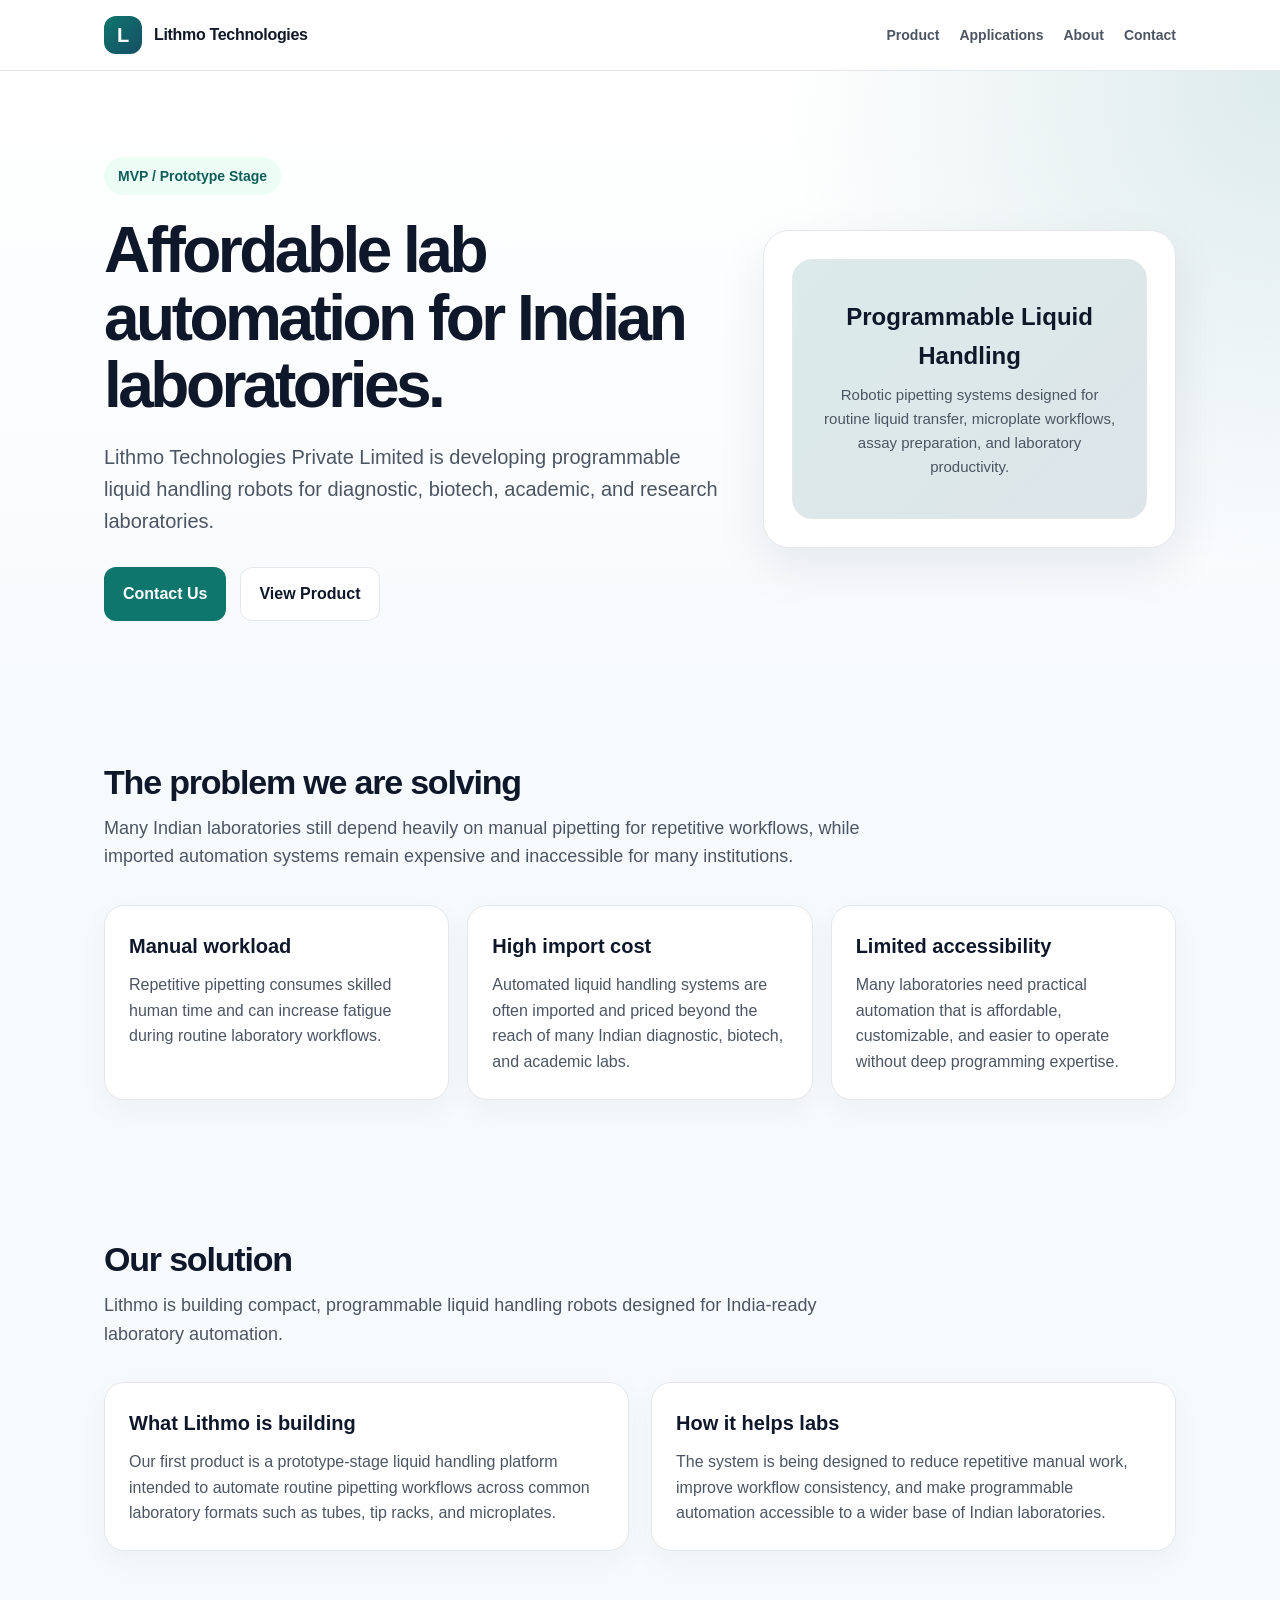
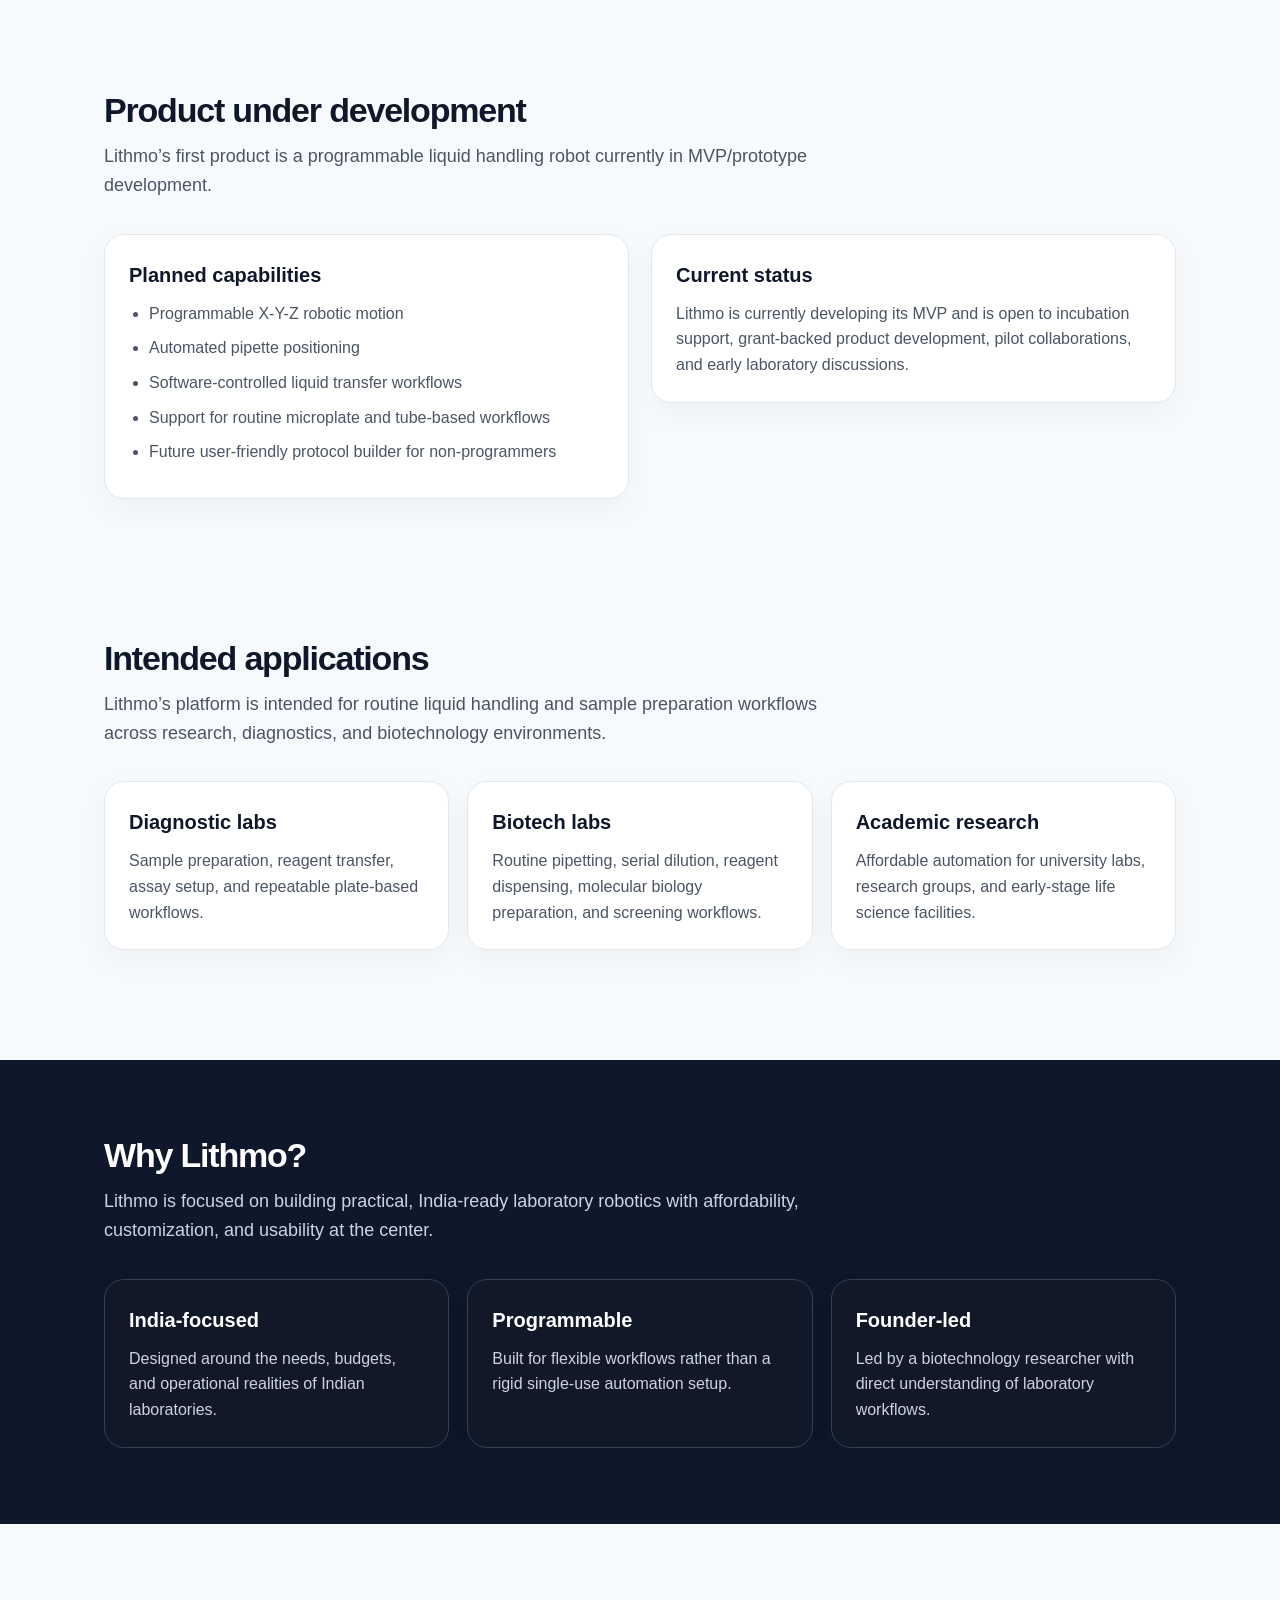
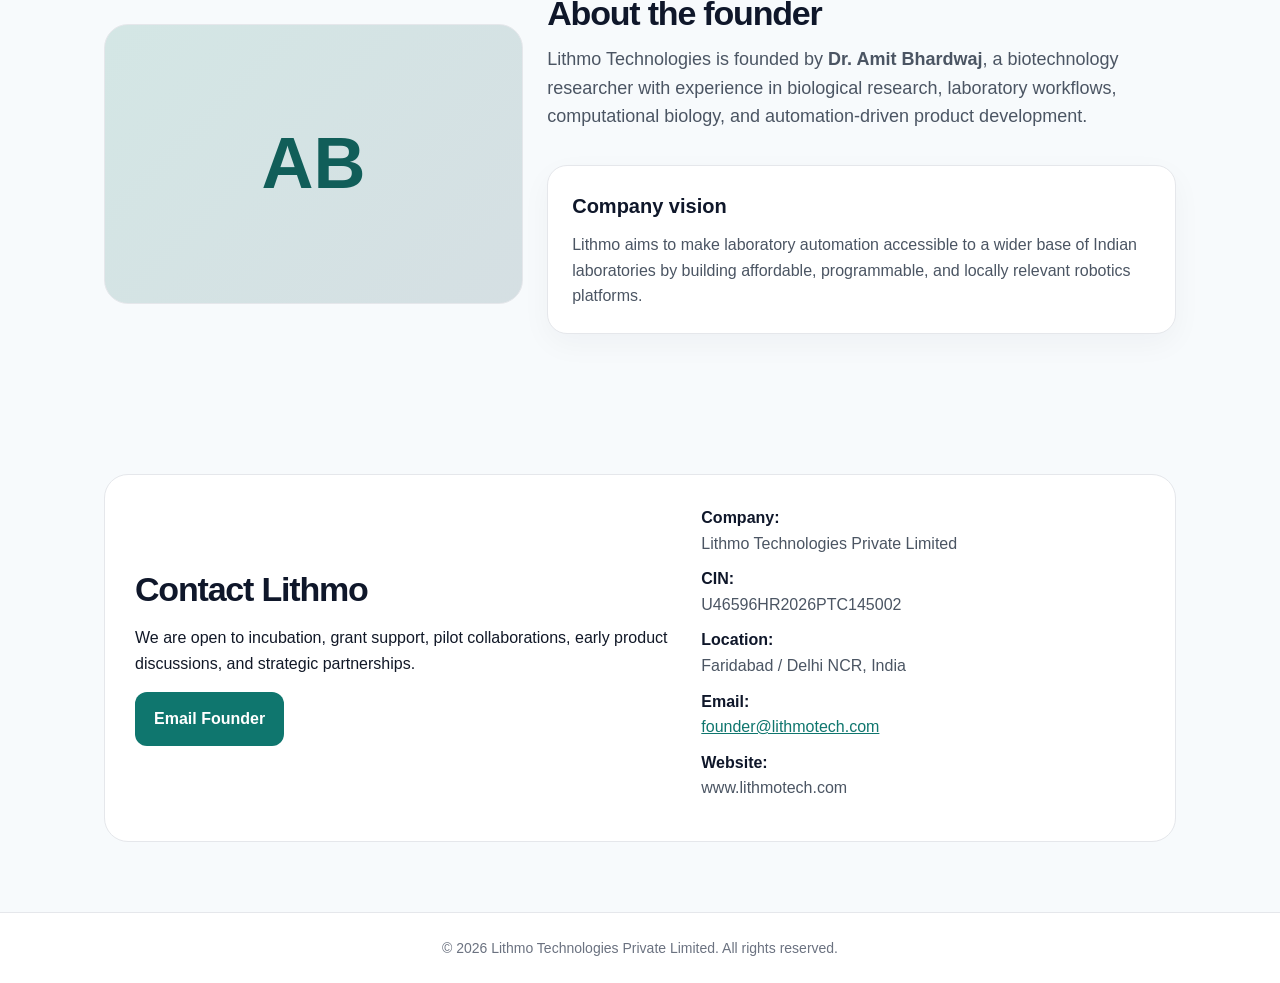
==== index.html @ a33679ba "Add Lithmo website homepage" ====
<!DOCTYPE html>
<html lang="en">
<head>
  <meta charset="UTF-8" />
  <meta name="viewport" content="width=device-width, initial-scale=1.0" />

  <title>Lithmo Technologies Private Limited | Lab Automation Robotics</title>

  <meta name="description" content="Lithmo Technologies Private Limited is developing programmable liquid handling robots for Indian diagnostic, biotech, academic, and research laboratories." />

  <style>
    :root {
      --bg: #f7fafc;
      --text: #111827;
      --muted: #4b5563;
      --primary: #0f766e;
      --primary-dark: #115e59;
      --card: #ffffff;
      --border: #e5e7eb;
      --soft: #ecfdf5;
      --dark: #0f172a;
    }

    * {
      box-sizing: border-box;
    }

    body {
      margin: 0;
      font-family: Arial, Helvetica, sans-serif;
      background: var(--bg);
      color: var(--text);
      line-height: 1.6;
    }

    header {
      background: rgba(255, 255, 255, 0.92);
      border-bottom: 1px solid var(--border);
      position: sticky;
      top: 0;
      z-index: 10;
      backdrop-filter: blur(10px);
    }

    .nav {
      max-width: 1120px;
      margin: 0 auto;
      padding: 16px 24px;
      display: flex;
      justify-content: space-between;
      align-items: center;
      gap: 20px;
    }

    .brand {
      display: flex;
      align-items: center;
      gap: 12px;
      font-weight: 800;
      letter-spacing: -0.02em;
    }

    .logo {
      width: 38px;
      height: 38px;
      border-radius: 12px;
      background: linear-gradient(135deg, #0f766e, #164e63);
      display: grid;
      place-items: center;
      color: white;
      font-weight: 800;
      font-size: 20px;
    }

    .nav-links {
      display: flex;
      gap: 20px;
      font-size: 14px;
    }

    .nav-links a {
      color: var(--muted);
      text-decoration: none;
      font-weight: 600;
    }

    .nav-links a:hover {
      color: var(--primary);
    }

    .hero {
      background:
        radial-gradient(circle at top right, rgba(15, 118, 110, 0.14), transparent 35%),
        linear-gradient(180deg, #ffffff, #f7fafc);
    }

    .hero-inner {
      max-width: 1120px;
      margin: 0 auto;
      padding: 86px 24px 72px;
      display: grid;
      grid-template-columns: 1.2fr 0.8fr;
      gap: 40px;
      align-items: center;
    }

    .badge {
      display: inline-block;
      padding: 8px 14px;
      border-radius: 999px;
      background: var(--soft);
      color: var(--primary-dark);
      font-size: 14px;
      font-weight: 700;
      margin-bottom: 22px;
    }

    h1 {
      font-size: clamp(38px, 5vw, 64px);
      line-height: 1.05;
      margin: 0 0 22px;
      letter-spacing: -0.055em;
      color: var(--dark);
    }

    .hero p {
      font-size: 20px;
      color: var(--muted);
      max-width: 720px;
      margin: 0 0 30px;
    }

    .buttons {
      display: flex;
      gap: 14px;
      flex-wrap: wrap;
    }

    .button {
      display: inline-block;
      padding: 13px 18px;
      border-radius: 12px;
      text-decoration: none;
      font-weight: 700;
      border: 1px solid transparent;
    }

    .button.primary {
      background: var(--primary);
      color: white;
    }

    .button.primary:hover {
      background: var(--primary-dark);
    }

    .button.secondary {
      background: white;
      color: var(--dark);
      border-color: var(--border);
    }

    .visual-card {
      background: white;
      border: 1px solid var(--border);
      border-radius: 26px;
      padding: 28px;
      box-shadow: 0 20px 50px rgba(15, 23, 42, 0.08);
    }

    .robot-box {
      min-height: 260px;
      border-radius: 20px;
      background:
        linear-gradient(135deg, rgba(15, 118, 110, 0.12), rgba(22, 78, 99, 0.12)),
        #f8fafc;
      border: 1px solid var(--border);
      display: grid;
      place-items: center;
      text-align: center;
      padding: 24px;
    }

    .robot-box h3 {
      margin: 0 0 8px;
      color: var(--dark);
      font-size: 24px;
    }

    .robot-box p {
      font-size: 15px;
      margin: 0;
      color: var(--muted);
    }

    section {
      max-width: 1120px;
      margin: 0 auto;
      padding: 70px 24px;
    }

    .section-title {
      max-width: 760px;
      margin-bottom: 34px;
    }

    h2 {
      font-size: 34px;
      line-height: 1.15;
      margin: 0 0 12px;
      color: var(--dark);
      letter-spacing: -0.035em;
    }

    .section-title p {
      font-size: 18px;
      color: var(--muted);
      margin: 0;
    }

    .grid {
      display: grid;
      grid-template-columns: repeat(3, 1fr);
      gap: 18px;
    }

    .card {
      background: var(--card);
      border: 1px solid var(--border);
      border-radius: 20px;
      padding: 24px;
      box-shadow: 0 10px 30px rgba(15, 23, 42, 0.04);
    }

    .card h3 {
      margin: 0 0 10px;
      font-size: 20px;
      color: var(--dark);
    }

    .card p {
      margin: 0;
      color: var(--muted);
      font-size: 16px;
    }

    .two-col {
      display: grid;
      grid-template-columns: 1fr 1fr;
      gap: 22px;
      align-items: start;
    }

    ul {
      margin: 0;
      padding-left: 20px;
      color: var(--muted);
    }

    li {
      margin-bottom: 9px;
    }

    .dark-section {
      background: var(--dark);
      color: white;
      margin-top: 40px;
    }

    .dark-section section {
      padding-top: 76px;
      padding-bottom: 76px;
    }

    .dark-section h2,
    .dark-section h3 {
      color: white;
    }

    .dark-section p,
    .dark-section li {
      color: #cbd5e1;
    }

    .founder {
      display: grid;
      grid-template-columns: 0.8fr 1.2fr;
      gap: 24px;
      align-items: center;
    }

    .founder-photo {
      min-height: 280px;
      border-radius: 24px;
      background:
        linear-gradient(135deg, rgba(15, 118, 110, 0.18), rgba(22, 78, 99, 0.18)),
        #ffffff;
      border: 1px solid var(--border);
      display: grid;
      place-items: center;
      color: var(--primary-dark);
      font-size: 72px;
      font-weight: 800;
    }

    .contact-box {
      background: white;
      border-radius: 24px;
      padding: 30px;
      border: 1px solid var(--border);
      display: grid;
      grid-template-columns: 1.1fr 0.9fr;
      gap: 24px;
      align-items: center;
    }

    .contact-details p {
      margin: 0 0 10px;
      color: var(--muted);
    }

    .contact-details strong {
      color: var(--dark);
    }

    a {
      color: var(--primary);
    }

    footer {
      border-top: 1px solid var(--border);
      padding: 24px;
      text-align: center;
      color: #6b7280;
      font-size: 14px;
      background: white;
    }

    @media (max-width: 880px) {
      .hero-inner,
      .two-col,
      .founder,
      .contact-box {
        grid-template-columns: 1fr;
      }

      .grid {
        grid-template-columns: 1fr;
      }

      .nav-links {
        display: none;
      }

      section {
        padding: 54px 20px;
      }

      .hero-inner {
        padding: 64px 20px 54px;
      }
    }
  </style>
</head>

<body>
  <header>
    <nav class="nav">
      <div class="brand">
        <div class="logo">L</div>
        <div>Lithmo Technologies</div>
      </div>

      <div class="nav-links">
        <a href="#product">Product</a>
        <a href="#applications">Applications</a>
        <a href="#about">About</a>
        <a href="#contact">Contact</a>
      </div>
    </nav>
  </header>

  <main>
    <div class="hero">
      <div class="hero-inner">
        <div>
          <div class="badge">MVP / Prototype Stage</div>

          <h1>Affordable lab automation for Indian laboratories.</h1>

          <p>
            Lithmo Technologies Private Limited is developing programmable liquid handling robots for diagnostic, biotech, academic, and research laboratories.
          </p>

          <div class="buttons">
            <a class="button primary" href="mailto:founder@lithmotech.com">Contact Us</a>
            <a class="button secondary" href="#product">View Product</a>
          </div>
        </div>

        <div class="visual-card">
          <div class="robot-box">
            <div>
              <h3>Programmable Liquid Handling</h3>
              <p>
                Robotic pipetting systems designed for routine liquid transfer, microplate workflows, assay preparation, and laboratory productivity.
              </p>
            </div>
          </div>
        </div>
      </div>
    </div>

    <section id="problem">
      <div class="section-title">
        <h2>The problem we are solving</h2>
        <p>
          Many Indian laboratories still depend heavily on manual pipetting for repetitive workflows, while imported automation systems remain expensive and inaccessible for many institutions.
        </p>
      </div>

      <div class="grid">
        <div class="card">
          <h3>Manual workload</h3>
          <p>
            Repetitive pipetting consumes skilled human time and can increase fatigue during routine laboratory workflows.
          </p>
        </div>

        <div class="card">
          <h3>High import cost</h3>
          <p>
            Automated liquid handling systems are often imported and priced beyond the reach of many Indian diagnostic, biotech, and academic labs.
          </p>
        </div>

        <div class="card">
          <h3>Limited accessibility</h3>
          <p>
            Many laboratories need practical automation that is affordable, customizable, and easier to operate without deep programming expertise.
          </p>
        </div>
      </div>
    </section>

    <section id="solution">
      <div class="section-title">
        <h2>Our solution</h2>
        <p>
          Lithmo is building compact, programmable liquid handling robots designed for India-ready laboratory automation.
        </p>
      </div>

      <div class="two-col">
        <div class="card">
          <h3>What Lithmo is building</h3>
          <p>
            Our first product is a prototype-stage liquid handling platform intended to automate routine pipetting workflows across common laboratory formats such as tubes, tip racks, and microplates.
          </p>
        </div>

        <div class="card">
          <h3>How it helps labs</h3>
          <p>
            The system is being designed to reduce repetitive manual work, improve workflow consistency, and make programmable automation accessible to a wider base of Indian laboratories.
          </p>
        </div>
      </div>
    </section>

    <section id="product">
      <div class="section-title">
        <h2>Product under development</h2>
        <p>
          Lithmo’s first product is a programmable liquid handling robot currently in MVP/prototype development.
        </p>
      </div>

      <div class="two-col">
        <div class="card">
          <h3>Planned capabilities</h3>
          <ul>
            <li>Programmable X-Y-Z robotic motion</li>
            <li>Automated pipette positioning</li>
            <li>Software-controlled liquid transfer workflows</li>
            <li>Support for routine microplate and tube-based workflows</li>
            <li>Future user-friendly protocol builder for non-programmers</li>
          </ul>
        </div>

        <div class="card">
          <h3>Current status</h3>
          <p>
            Lithmo is currently developing its MVP and is open to incubation support, grant-backed product development, pilot collaborations, and early laboratory discussions.
          </p>
        </div>
      </div>
    </section>

    <section id="applications">
      <div class="section-title">
        <h2>Intended applications</h2>
        <p>
          Lithmo’s platform is intended for routine liquid handling and sample preparation workflows across research, diagnostics, and biotechnology environments.
        </p>
      </div>

      <div class="grid">
        <div class="card">
          <h3>Diagnostic labs</h3>
          <p>Sample preparation, reagent transfer, assay setup, and repeatable plate-based workflows.</p>
        </div>

        <div class="card">
          <h3>Biotech labs</h3>
          <p>Routine pipetting, serial dilution, reagent dispensing, molecular biology preparation, and screening workflows.</p>
        </div>

        <div class="card">
          <h3>Academic research</h3>
          <p>Affordable automation for university labs, research groups, and early-stage life science facilities.</p>
        </div>
      </div>
    </section>

    <div class="dark-section">
      <section>
        <div class="section-title">
          <h2>Why Lithmo?</h2>
          <p>
            Lithmo is focused on building practical, India-ready laboratory robotics with affordability, customization, and usability at the center.
          </p>
        </div>

        <div class="grid">
          <div class="card" style="background:#111827; border-color:#334155;">
            <h3>India-focused</h3>
            <p>Designed around the needs, budgets, and operational realities of Indian laboratories.</p>
          </div>

          <div class="card" style="background:#111827; border-color:#334155;">
            <h3>Programmable</h3>
            <p>Built for flexible workflows rather than a rigid single-use automation setup.</p>
          </div>

          <div class="card" style="background:#111827; border-color:#334155;">
            <h3>Founder-led</h3>
            <p>Led by a biotechnology researcher with direct understanding of laboratory workflows.</p>
          </div>
        </div>
      </section>
    </div>

    <section id="about">
      <div class="founder">
        <div class="founder-photo">AB</div>

        <div>
          <div class="section-title">
            <h2>About the founder</h2>
            <p>
              Lithmo Technologies is founded by <strong>Dr. Amit Bhardwaj</strong>, a biotechnology researcher with experience in biological research, laboratory workflows, computational biology, and automation-driven product development.
            </p>
          </div>

          <div class="card">
            <h3>Company vision</h3>
            <p>
              Lithmo aims to make laboratory automation accessible to a wider base of Indian laboratories by building affordable, programmable, and locally relevant robotics platforms.
            </p>
          </div>
        </div>
      </div>
    </section>

    <section id="contact">
      <div class="contact-box">
        <div>
          <h2>Contact Lithmo</h2>
          <p>
            We are open to incubation, grant support, pilot collaborations, early product discussions, and strategic partnerships.
          </p>

          <div class="buttons">
            <a class="button primary" href="mailto:founder@lithmotech.com">Email Founder</a>
          </div>
        </div>

        <div class="contact-details">
          <p><strong>Company:</strong><br />Lithmo Technologies Private Limited</p>
          <p><strong>CIN:</strong><br />U46596HR2026PTC145002</p>
          <p><strong>Location:</strong><br />Faridabad / Delhi NCR, India</p>
          <p><strong>Email:</strong><br /><a href="mailto:founder@lithmotech.com">founder@lithmotech.com</a></p>
          <p><strong>Website:</strong><br />www.lithmotech.com</p>
        </div>
      </div>
    </section>
  </main>

  <footer>
    © 2026 Lithmo Technologies Private Limited. All rights reserved.
  </footer>
</body>
</html>
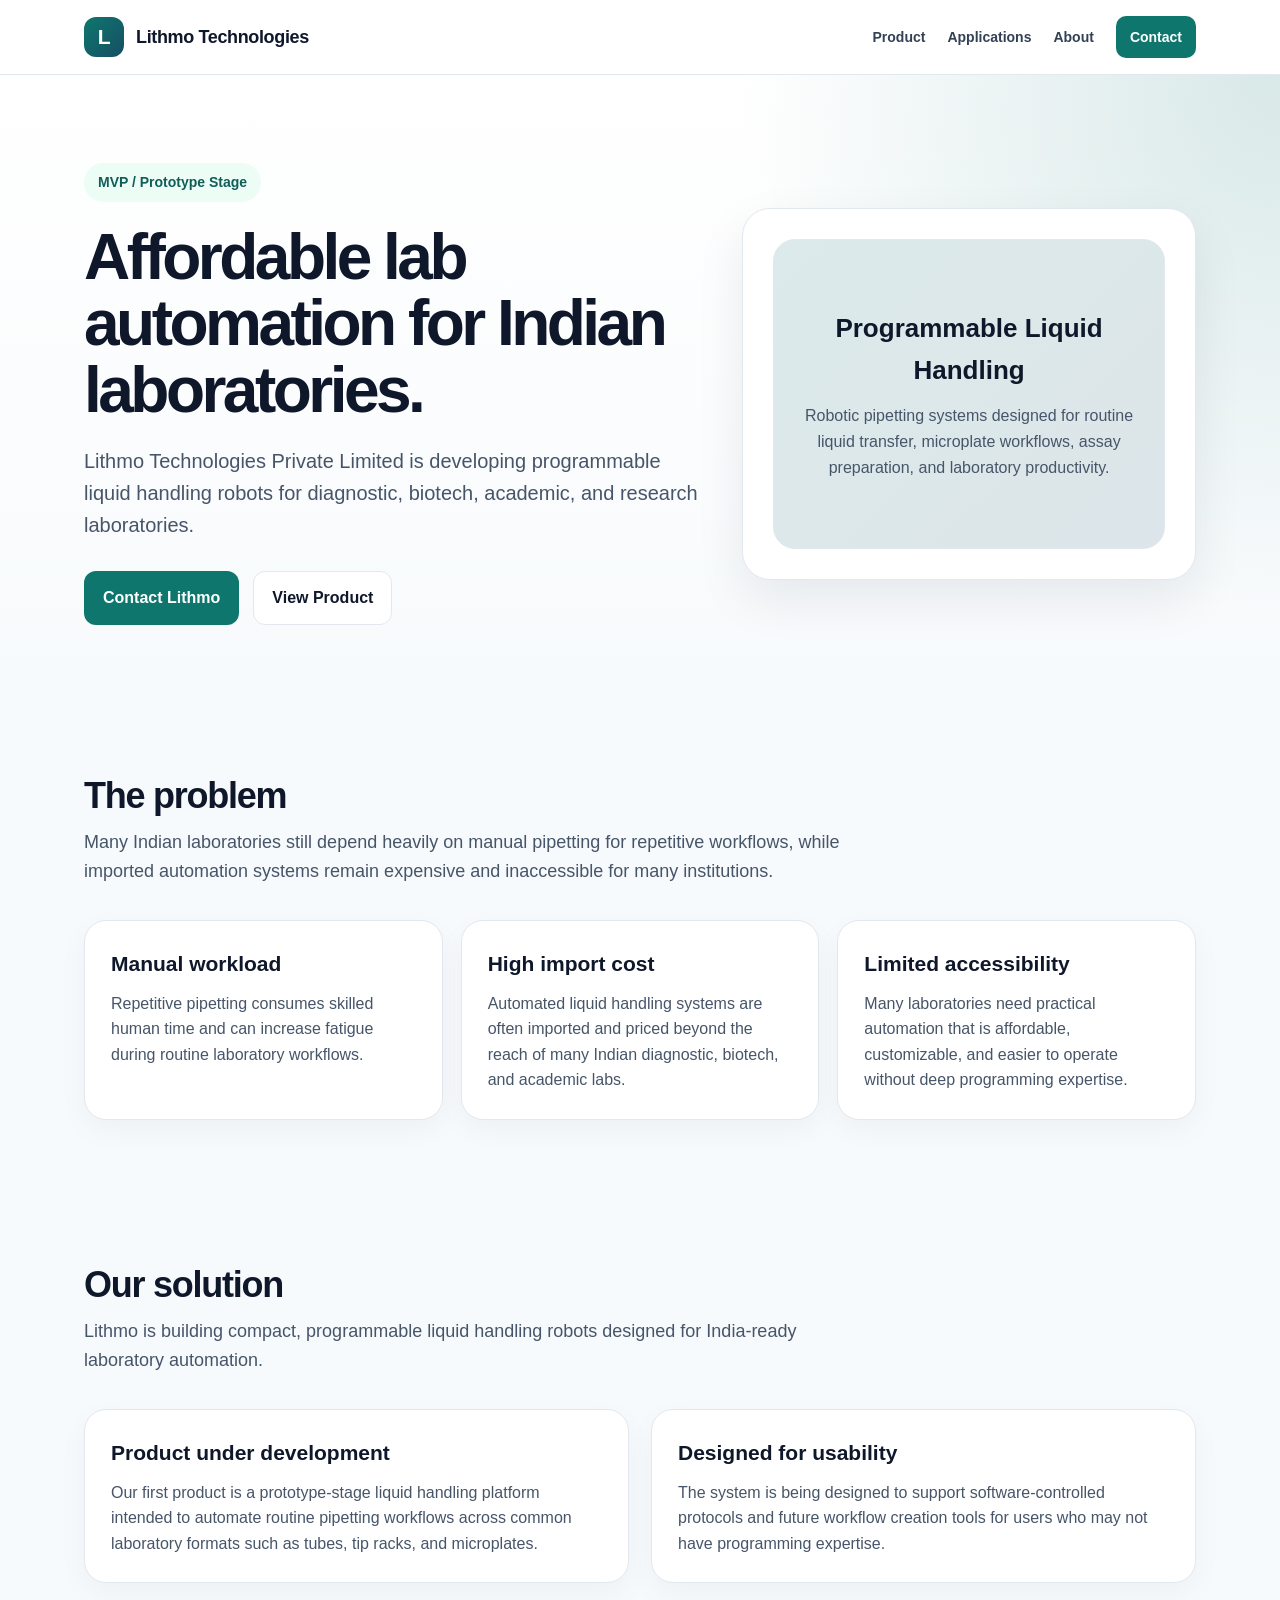
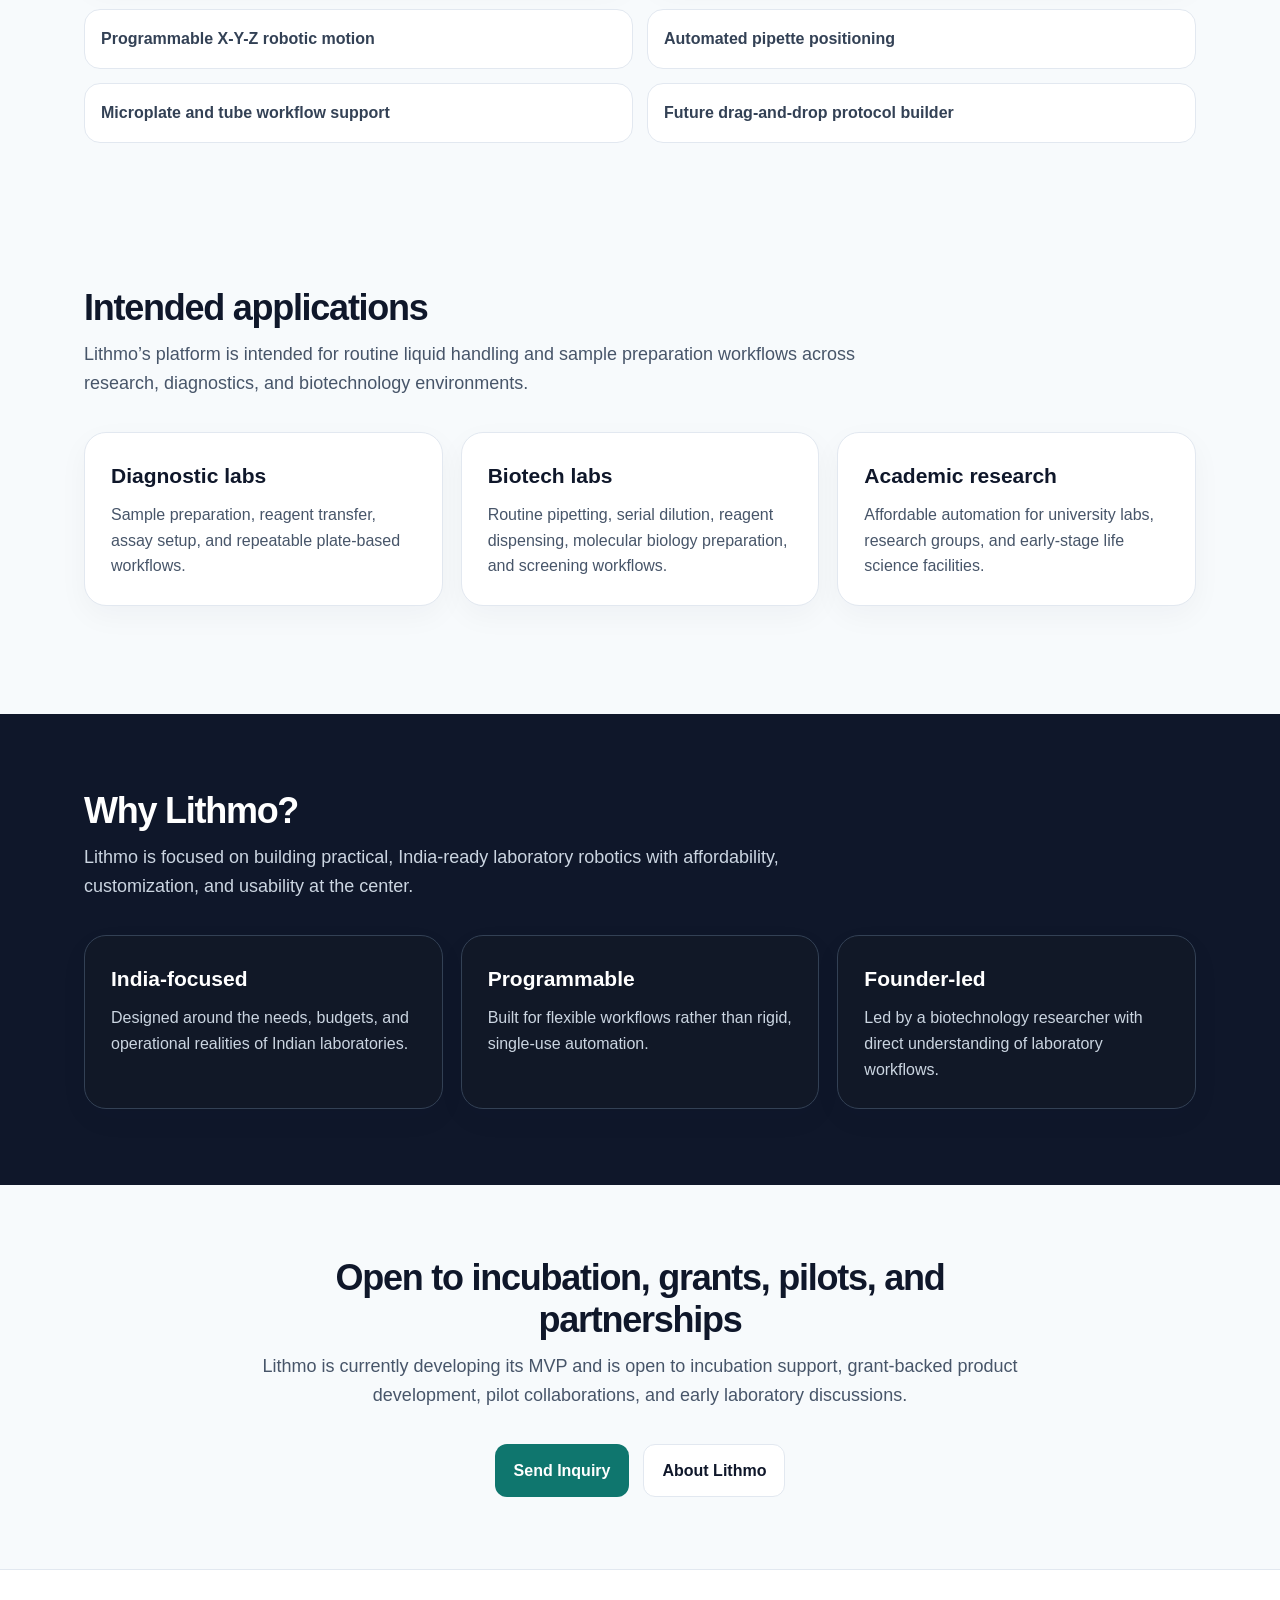
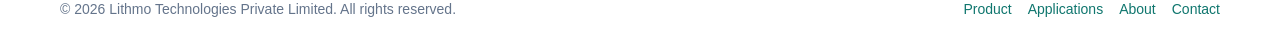
==== commit f1c88d21: "Update home page" ====
--- a/index.html
+++ b/index.html
@@ -8,374 +8,22 @@
 
   <meta name="description" content="Lithmo Technologies Private Limited is developing programmable liquid handling robots for Indian diagnostic, biotech, academic, and research laboratories." />
 
-  <style>
-    :root {
-      --bg: #f7fafc;
-      --text: #111827;
-      --muted: #4b5563;
-      --primary: #0f766e;
-      --primary-dark: #115e59;
-      --card: #ffffff;
-      --border: #e5e7eb;
-      --soft: #ecfdf5;
-      --dark: #0f172a;
-    }
-
-    * {
-      box-sizing: border-box;
-    }
-
-    body {
-      margin: 0;
-      font-family: Arial, Helvetica, sans-serif;
-      background: var(--bg);
-      color: var(--text);
-      line-height: 1.6;
-    }
-
-    header {
-      background: rgba(255, 255, 255, 0.92);
-      border-bottom: 1px solid var(--border);
-      position: sticky;
-      top: 0;
-      z-index: 10;
-      backdrop-filter: blur(10px);
-    }
-
-    .nav {
-      max-width: 1120px;
-      margin: 0 auto;
-      padding: 16px 24px;
-      display: flex;
-      justify-content: space-between;
-      align-items: center;
-      gap: 20px;
-    }
-
-    .brand {
-      display: flex;
-      align-items: center;
-      gap: 12px;
-      font-weight: 800;
-      letter-spacing: -0.02em;
-    }
-
-    .logo {
-      width: 38px;
-      height: 38px;
-      border-radius: 12px;
-      background: linear-gradient(135deg, #0f766e, #164e63);
-      display: grid;
-      place-items: center;
-      color: white;
-      font-weight: 800;
-      font-size: 20px;
-    }
-
-    .nav-links {
-      display: flex;
-      gap: 20px;
-      font-size: 14px;
-    }
-
-    .nav-links a {
-      color: var(--muted);
-      text-decoration: none;
-      font-weight: 600;
-    }
-
-    .nav-links a:hover {
-      color: var(--primary);
-    }
-
-    .hero {
-      background:
-        radial-gradient(circle at top right, rgba(15, 118, 110, 0.14), transparent 35%),
-        linear-gradient(180deg, #ffffff, #f7fafc);
-    }
-
-    .hero-inner {
-      max-width: 1120px;
-      margin: 0 auto;
-      padding: 86px 24px 72px;
-      display: grid;
-      grid-template-columns: 1.2fr 0.8fr;
-      gap: 40px;
-      align-items: center;
-    }
-
-    .badge {
-      display: inline-block;
-      padding: 8px 14px;
-      border-radius: 999px;
-      background: var(--soft);
-      color: var(--primary-dark);
-      font-size: 14px;
-      font-weight: 700;
-      margin-bottom: 22px;
-    }
-
-    h1 {
-      font-size: clamp(38px, 5vw, 64px);
-      line-height: 1.05;
-      margin: 0 0 22px;
-      letter-spacing: -0.055em;
-      color: var(--dark);
-    }
-
-    .hero p {
-      font-size: 20px;
-      color: var(--muted);
-      max-width: 720px;
-      margin: 0 0 30px;
-    }
-
-    .buttons {
-      display: flex;
-      gap: 14px;
-      flex-wrap: wrap;
-    }
-
-    .button {
-      display: inline-block;
-      padding: 13px 18px;
-      border-radius: 12px;
-      text-decoration: none;
-      font-weight: 700;
-      border: 1px solid transparent;
-    }
-
-    .button.primary {
-      background: var(--primary);
-      color: white;
-    }
-
-    .button.primary:hover {
-      background: var(--primary-dark);
-    }
-
-    .button.secondary {
-      background: white;
-      color: var(--dark);
-      border-color: var(--border);
-    }
-
-    .visual-card {
-      background: white;
-      border: 1px solid var(--border);
-      border-radius: 26px;
-      padding: 28px;
-      box-shadow: 0 20px 50px rgba(15, 23, 42, 0.08);
-    }
-
-    .robot-box {
-      min-height: 260px;
-      border-radius: 20px;
-      background:
-        linear-gradient(135deg, rgba(15, 118, 110, 0.12), rgba(22, 78, 99, 0.12)),
-        #f8fafc;
-      border: 1px solid var(--border);
-      display: grid;
-      place-items: center;
-      text-align: center;
-      padding: 24px;
-    }
-
-    .robot-box h3 {
-      margin: 0 0 8px;
-      color: var(--dark);
-      font-size: 24px;
-    }
-
-    .robot-box p {
-      font-size: 15px;
-      margin: 0;
-      color: var(--muted);
-    }
-
-    section {
-      max-width: 1120px;
-      margin: 0 auto;
-      padding: 70px 24px;
-    }
-
-    .section-title {
-      max-width: 760px;
-      margin-bottom: 34px;
-    }
-
-    h2 {
-      font-size: 34px;
-      line-height: 1.15;
-      margin: 0 0 12px;
-      color: var(--dark);
-      letter-spacing: -0.035em;
-    }
-
-    .section-title p {
-      font-size: 18px;
-      color: var(--muted);
-      margin: 0;
-    }
-
-    .grid {
-      display: grid;
-      grid-template-columns: repeat(3, 1fr);
-      gap: 18px;
-    }
-
-    .card {
-      background: var(--card);
-      border: 1px solid var(--border);
-      border-radius: 20px;
-      padding: 24px;
-      box-shadow: 0 10px 30px rgba(15, 23, 42, 0.04);
-    }
-
-    .card h3 {
-      margin: 0 0 10px;
-      font-size: 20px;
-      color: var(--dark);
-    }
-
-    .card p {
-      margin: 0;
-      color: var(--muted);
-      font-size: 16px;
-    }
-
-    .two-col {
-      display: grid;
-      grid-template-columns: 1fr 1fr;
-      gap: 22px;
-      align-items: start;
-    }
-
-    ul {
-      margin: 0;
-      padding-left: 20px;
-      color: var(--muted);
-    }
-
-    li {
-      margin-bottom: 9px;
-    }
-
-    .dark-section {
-      background: var(--dark);
-      color: white;
-      margin-top: 40px;
-    }
-
-    .dark-section section {
-      padding-top: 76px;
-      padding-bottom: 76px;
-    }
-
-    .dark-section h2,
-    .dark-section h3 {
-      color: white;
-    }
-
-    .dark-section p,
-    .dark-section li {
-      color: #cbd5e1;
-    }
-
-    .founder {
-      display: grid;
-      grid-template-columns: 0.8fr 1.2fr;
-      gap: 24px;
-      align-items: center;
-    }
-
-    .founder-photo {
-      min-height: 280px;
-      border-radius: 24px;
-      background:
-        linear-gradient(135deg, rgba(15, 118, 110, 0.18), rgba(22, 78, 99, 0.18)),
-        #ffffff;
-      border: 1px solid var(--border);
-      display: grid;
-      place-items: center;
-      color: var(--primary-dark);
-      font-size: 72px;
-      font-weight: 800;
-    }
-
-    .contact-box {
-      background: white;
-      border-radius: 24px;
-      padding: 30px;
-      border: 1px solid var(--border);
-      display: grid;
-      grid-template-columns: 1.1fr 0.9fr;
-      gap: 24px;
-      align-items: center;
-    }
-
-    .contact-details p {
-      margin: 0 0 10px;
-      color: var(--muted);
-    }
-
-    .contact-details strong {
-      color: var(--dark);
-    }
-
-    a {
-      color: var(--primary);
-    }
-
-    footer {
-      border-top: 1px solid var(--border);
-      padding: 24px;
-      text-align: center;
-      color: #6b7280;
-      font-size: 14px;
-      background: white;
-    }
-
-    @media (max-width: 880px) {
-      .hero-inner,
-      .two-col,
-      .founder,
-      .contact-box {
-        grid-template-columns: 1fr;
-      }
-
-      .grid {
-        grid-template-columns: 1fr;
-      }
-
-      .nav-links {
-        display: none;
-      }
-
-      section {
-        padding: 54px 20px;
-      }
-
-      .hero-inner {
-        padding: 64px 20px 54px;
-      }
-    }
-  </style>
+  <link rel="stylesheet" href="style.css" />
 </head>
 
 <body>
   <header>
     <nav class="nav">
-      <div class="brand">
-        <div class="logo">L</div>
+      <a class="brand" href="index.html">
+        <div class="logo-mark">L</div>
         <div>Lithmo Technologies</div>
-      </div>
+      </a>
 
       <div class="nav-links">
-        <a href="#product">Product</a>
-        <a href="#applications">Applications</a>
-        <a href="#about">About</a>
-        <a href="#contact">Contact</a>
+        <a href="product.html">Product</a>
+        <a href="applications.html">Applications</a>
+        <a href="about.html">About</a>
+        <a class="nav-cta" href="contact.html">Contact</a>
       </div>
     </nav>
   </header>
@@ -388,18 +36,18 @@
 
           <h1>Affordable lab automation for Indian laboratories.</h1>
 
-          <p>
+          <p class="hero-text">
             Lithmo Technologies Private Limited is developing programmable liquid handling robots for diagnostic, biotech, academic, and research laboratories.
           </p>
 
           <div class="buttons">
-            <a class="button primary" href="mailto:founder@lithmotech.com">Contact Us</a>
-            <a class="button secondary" href="#product">View Product</a>
+            <a class="button primary" href="contact.html">Contact Lithmo</a>
+            <a class="button secondary" href="product.html">View Product</a>
           </div>
         </div>
 
         <div class="visual-card">
-          <div class="robot-box">
+          <div class="visual-inner">
             <div>
               <h3>Programmable Liquid Handling</h3>
               <p>
@@ -411,15 +59,15 @@
       </div>
     </div>
 
-    <section id="problem">
+    <section>
       <div class="section-title">
-        <h2>The problem we are solving</h2>
+        <h2>The problem</h2>
         <p>
           Many Indian laboratories still depend heavily on manual pipetting for repetitive workflows, while imported automation systems remain expensive and inaccessible for many institutions.
         </p>
       </div>
 
-      <div class="grid">
+      <div class="grid-3">
         <div class="card">
           <h3>Manual workload</h3>
           <p>
@@ -443,7 +91,7 @@
       </div>
     </section>
 
-    <section id="solution">
+    <section>
       <div class="section-title">
         <h2>Our solution</h2>
         <p>
@@ -451,53 +99,31 @@
         </p>
       </div>
 
-      <div class="two-col">
-        <div class="card">
-          <h3>What Lithmo is building</h3>
+      <div class="grid-2">
+        <div class="card">
+          <h3>Product under development</h3>
           <p>
             Our first product is a prototype-stage liquid handling platform intended to automate routine pipetting workflows across common laboratory formats such as tubes, tip racks, and microplates.
           </p>
         </div>
 
         <div class="card">
-          <h3>How it helps labs</h3>
-          <p>
-            The system is being designed to reduce repetitive manual work, improve workflow consistency, and make programmable automation accessible to a wider base of Indian laboratories.
-          </p>
-        </div>
-      </div>
-    </section>
-
-    <section id="product">
-      <div class="section-title">
-        <h2>Product under development</h2>
-        <p>
-          Lithmo’s first product is a programmable liquid handling robot currently in MVP/prototype development.
-        </p>
-      </div>
-
-      <div class="two-col">
-        <div class="card">
-          <h3>Planned capabilities</h3>
-          <ul>
-            <li>Programmable X-Y-Z robotic motion</li>
-            <li>Automated pipette positioning</li>
-            <li>Software-controlled liquid transfer workflows</li>
-            <li>Support for routine microplate and tube-based workflows</li>
-            <li>Future user-friendly protocol builder for non-programmers</li>
-          </ul>
-        </div>
-
-        <div class="card">
-          <h3>Current status</h3>
-          <p>
-            Lithmo is currently developing its MVP and is open to incubation support, grant-backed product development, pilot collaborations, and early laboratory discussions.
-          </p>
-        </div>
-      </div>
-    </section>
-
-    <section id="applications">
+          <h3>Designed for usability</h3>
+          <p>
+            The system is being designed to support software-controlled protocols and future workflow creation tools for users who may not have programming expertise.
+          </p>
+        </div>
+      </div>
+
+      <div class="feature-list">
+        <div class="feature-pill">Programmable X-Y-Z robotic motion</div>
+        <div class="feature-pill">Automated pipette positioning</div>
+        <div class="feature-pill">Microplate and tube workflow support</div>
+        <div class="feature-pill">Future drag-and-drop protocol builder</div>
+      </div>
+    </section>
+
+    <section>
       <div class="section-title">
         <h2>Intended applications</h2>
         <p>
@@ -505,25 +131,31 @@
         </p>
       </div>
 
-      <div class="grid">
+      <div class="grid-3">
         <div class="card">
           <h3>Diagnostic labs</h3>
-          <p>Sample preparation, reagent transfer, assay setup, and repeatable plate-based workflows.</p>
+          <p>
+            Sample preparation, reagent transfer, assay setup, and repeatable plate-based workflows.
+          </p>
         </div>
 
         <div class="card">
           <h3>Biotech labs</h3>
-          <p>Routine pipetting, serial dilution, reagent dispensing, molecular biology preparation, and screening workflows.</p>
+          <p>
+            Routine pipetting, serial dilution, reagent dispensing, molecular biology preparation, and screening workflows.
+          </p>
         </div>
 
         <div class="card">
           <h3>Academic research</h3>
-          <p>Affordable automation for university labs, research groups, and early-stage life science facilities.</p>
-        </div>
-      </div>
-    </section>
-
-    <div class="dark-section">
+          <p>
+            Affordable automation for university labs, research groups, and early-stage life science facilities.
+          </p>
+        </div>
+      </div>
+    </section>
+
+    <div class="dark-band">
       <section>
         <div class="section-title">
           <h2>Why Lithmo?</h2>
@@ -532,73 +164,57 @@
           </p>
         </div>
 
-        <div class="grid">
-          <div class="card" style="background:#111827; border-color:#334155;">
+        <div class="grid-3">
+          <div class="card">
             <h3>India-focused</h3>
-            <p>Designed around the needs, budgets, and operational realities of Indian laboratories.</p>
-          </div>
-
-          <div class="card" style="background:#111827; border-color:#334155;">
+            <p>
+              Designed around the needs, budgets, and operational realities of Indian laboratories.
+            </p>
+          </div>
+
+          <div class="card">
             <h3>Programmable</h3>
-            <p>Built for flexible workflows rather than a rigid single-use automation setup.</p>
-          </div>
-
-          <div class="card" style="background:#111827; border-color:#334155;">
+            <p>
+              Built for flexible workflows rather than rigid, single-use automation.
+            </p>
+          </div>
+
+          <div class="card">
             <h3>Founder-led</h3>
-            <p>Led by a biotechnology researcher with direct understanding of laboratory workflows.</p>
+            <p>
+              Led by a biotechnology researcher with direct understanding of laboratory workflows.
+            </p>
           </div>
         </div>
       </section>
     </div>
 
-    <section id="about">
-      <div class="founder">
-        <div class="founder-photo">AB</div>
-
-        <div>
-          <div class="section-title">
-            <h2>About the founder</h2>
-            <p>
-              Lithmo Technologies is founded by <strong>Dr. Amit Bhardwaj</strong>, a biotechnology researcher with experience in biological research, laboratory workflows, computational biology, and automation-driven product development.
-            </p>
-          </div>
-
-          <div class="card">
-            <h3>Company vision</h3>
-            <p>
-              Lithmo aims to make laboratory automation accessible to a wider base of Indian laboratories by building affordable, programmable, and locally relevant robotics platforms.
-            </p>
-          </div>
-        </div>
-      </div>
-    </section>
-
-    <section id="contact">
-      <div class="contact-box">
-        <div>
-          <h2>Contact Lithmo</h2>
-          <p>
-            We are open to incubation, grant support, pilot collaborations, early product discussions, and strategic partnerships.
-          </p>
-
-          <div class="buttons">
-            <a class="button primary" href="mailto:founder@lithmotech.com">Email Founder</a>
-          </div>
-        </div>
-
-        <div class="contact-details">
-          <p><strong>Company:</strong><br />Lithmo Technologies Private Limited</p>
-          <p><strong>CIN:</strong><br />U46596HR2026PTC145002</p>
-          <p><strong>Location:</strong><br />Faridabad / Delhi NCR, India</p>
-          <p><strong>Email:</strong><br /><a href="mailto:founder@lithmotech.com">founder@lithmotech.com</a></p>
-          <p><strong>Website:</strong><br />www.lithmotech.com</p>
-        </div>
+    <section>
+      <div class="section-title center">
+        <h2>Open to incubation, grants, pilots, and partnerships</h2>
+        <p>
+          Lithmo is currently developing its MVP and is open to incubation support, grant-backed product development, pilot collaborations, and early laboratory discussions.
+        </p>
+      </div>
+
+      <div class="buttons" style="justify-content:center;">
+        <a class="button primary" href="contact.html">Send Inquiry</a>
+        <a class="button secondary" href="about.html">About Lithmo</a>
       </div>
     </section>
   </main>
 
-  <footer>
-    © 2026 Lithmo Technologies Private Limited. All rights reserved.
+  <footer class="footer">
+    <div class="footer-inner">
+      <div>© 2026 Lithmo Technologies Private Limited. All rights reserved.</div>
+
+      <div class="footer-links">
+        <a href="product.html">Product</a>
+        <a href="applications.html">Applications</a>
+        <a href="about.html">About</a>
+        <a href="contact.html">Contact</a>
+      </div>
+    </div>
   </footer>
 </body>
 </html>
--- a/style.css
+++ b/style.css
@@ -0,0 +1,496 @@
+:root {
+  --bg: #f7fafc;
+  --surface: #ffffff;
+  --surface-soft: #eef8f7;
+  --text: #0f172a;
+  --muted: #475569;
+  --muted-light: #64748b;
+  --primary: #0f766e;
+  --primary-dark: #115e59;
+  --accent: #164e63;
+  --border: #e2e8f0;
+  --dark: #0f172a;
+  --shadow: 0 20px 50px rgba(15, 23, 42, 0.08);
+}
+
+* {
+  box-sizing: border-box;
+}
+
+html {
+  scroll-behavior: smooth;
+}
+
+body {
+  margin: 0;
+  font-family: Arial, Helvetica, sans-serif;
+  background: var(--bg);
+  color: var(--text);
+  line-height: 1.6;
+}
+
+a {
+  color: var(--primary);
+  text-decoration: none;
+}
+
+a:hover {
+  color: var(--primary-dark);
+}
+
+header {
+  background: rgba(255, 255, 255, 0.94);
+  border-bottom: 1px solid var(--border);
+  position: sticky;
+  top: 0;
+  z-index: 20;
+  backdrop-filter: blur(12px);
+}
+
+.nav {
+  max-width: 1160px;
+  margin: 0 auto;
+  padding: 16px 24px;
+  display: flex;
+  align-items: center;
+  justify-content: space-between;
+  gap: 24px;
+}
+
+.brand {
+  display: flex;
+  align-items: center;
+  gap: 12px;
+  font-weight: 800;
+  color: var(--text);
+  letter-spacing: -0.02em;
+  font-size: 18px;
+}
+
+.logo-mark {
+  width: 40px;
+  height: 40px;
+  border-radius: 12px;
+  background: linear-gradient(135deg, var(--primary), var(--accent));
+  color: white;
+  display: grid;
+  place-items: center;
+  font-weight: 800;
+  font-size: 21px;
+}
+
+.nav-links {
+  display: flex;
+  align-items: center;
+  gap: 22px;
+  font-size: 14px;
+  font-weight: 700;
+}
+
+.nav-links a {
+  color: #334155;
+}
+
+.nav-links a:hover {
+  color: var(--primary);
+}
+
+.nav-cta {
+  padding: 10px 14px;
+  background: var(--primary);
+  color: white !important;
+  border-radius: 10px;
+}
+
+.nav-cta:hover {
+  background: var(--primary-dark);
+}
+
+.hero {
+  background:
+    radial-gradient(circle at top right, rgba(15, 118, 110, 0.16), transparent 38%),
+    linear-gradient(180deg, #ffffff, #f7fafc);
+}
+
+.hero-inner {
+  max-width: 1160px;
+  margin: 0 auto;
+  padding: 88px 24px 78px;
+  display: grid;
+  grid-template-columns: 1.15fr 0.85fr;
+  gap: 44px;
+  align-items: center;
+}
+
+.badge {
+  display: inline-flex;
+  align-items: center;
+  gap: 8px;
+  padding: 8px 14px;
+  border-radius: 999px;
+  background: #ecfdf5;
+  color: var(--primary-dark);
+  font-size: 14px;
+  font-weight: 800;
+  margin-bottom: 22px;
+}
+
+h1 {
+  margin: 0 0 22px;
+  font-size: clamp(40px, 5vw, 68px);
+  line-height: 1.04;
+  letter-spacing: -0.055em;
+  color: var(--dark);
+}
+
+.hero-text {
+  font-size: 20px;
+  color: var(--muted);
+  max-width: 740px;
+  margin: 0 0 30px;
+}
+
+.buttons {
+  display: flex;
+  flex-wrap: wrap;
+  gap: 14px;
+}
+
+.button {
+  display: inline-flex;
+  align-items: center;
+  justify-content: center;
+  padding: 13px 18px;
+  border-radius: 12px;
+  font-weight: 800;
+  border: 1px solid transparent;
+}
+
+.button.primary {
+  background: var(--primary);
+  color: white;
+}
+
+.button.primary:hover {
+  background: var(--primary-dark);
+  color: white;
+}
+
+.button.secondary {
+  background: white;
+  color: var(--text);
+  border-color: var(--border);
+}
+
+.button.secondary:hover {
+  border-color: var(--primary);
+}
+
+.visual-card {
+  background: white;
+  border: 1px solid var(--border);
+  border-radius: 28px;
+  padding: 30px;
+  box-shadow: var(--shadow);
+}
+
+.visual-inner {
+  min-height: 310px;
+  border-radius: 22px;
+  background:
+    linear-gradient(135deg, rgba(15, 118, 110, 0.12), rgba(22, 78, 99, 0.12)),
+    #f8fafc;
+  border: 1px solid var(--border);
+  display: grid;
+  place-items: center;
+  text-align: center;
+  padding: 28px;
+}
+
+.visual-inner h3 {
+  font-size: 26px;
+  margin: 0 0 12px;
+  color: var(--dark);
+}
+
+.visual-inner p {
+  margin: 0;
+  color: var(--muted);
+  font-size: 16px;
+}
+
+.page-hero {
+  background:
+    radial-gradient(circle at top right, rgba(15, 118, 110, 0.15), transparent 38%),
+    linear-gradient(180deg, #ffffff, #f7fafc);
+  border-bottom: 1px solid var(--border);
+}
+
+.page-hero-inner {
+  max-width: 1160px;
+  margin: 0 auto;
+  padding: 74px 24px;
+}
+
+.page-hero h1 {
+  max-width: 850px;
+}
+
+.page-hero p {
+  max-width: 780px;
+  font-size: 20px;
+  color: var(--muted);
+  margin: 0;
+}
+
+section {
+  max-width: 1160px;
+  margin: 0 auto;
+  padding: 72px 24px;
+}
+
+.section-title {
+  max-width: 790px;
+  margin-bottom: 34px;
+}
+
+.section-title.center {
+  margin-left: auto;
+  margin-right: auto;
+  text-align: center;
+}
+
+h2 {
+  margin: 0 0 12px;
+  font-size: 36px;
+  line-height: 1.15;
+  letter-spacing: -0.035em;
+  color: var(--dark);
+}
+
+h3 {
+  color: var(--dark);
+}
+
+.section-title p {
+  margin: 0;
+  font-size: 18px;
+  color: var(--muted);
+}
+
+.grid-3 {
+  display: grid;
+  grid-template-columns: repeat(3, 1fr);
+  gap: 18px;
+}
+
+.grid-2 {
+  display: grid;
+  grid-template-columns: repeat(2, 1fr);
+  gap: 22px;
+}
+
+.card {
+  background: var(--surface);
+  border: 1px solid var(--border);
+  border-radius: 22px;
+  padding: 26px;
+  box-shadow: 0 10px 30px rgba(15, 23, 42, 0.04);
+}
+
+.card h3 {
+  margin: 0 0 10px;
+  font-size: 21px;
+}
+
+.card p {
+  margin: 0;
+  color: var(--muted);
+}
+
+.card ul {
+  margin: 0;
+  padding-left: 20px;
+  color: var(--muted);
+}
+
+.card li {
+  margin-bottom: 9px;
+}
+
+.dark-band {
+  background: var(--dark);
+  color: white;
+  margin-top: 36px;
+}
+
+.dark-band section {
+  padding-top: 76px;
+  padding-bottom: 76px;
+}
+
+.dark-band h2,
+.dark-band h3 {
+  color: white;
+}
+
+.dark-band p,
+.dark-band li {
+  color: #cbd5e1;
+}
+
+.dark-band .card {
+  background: #111827;
+  border-color: #334155;
+}
+
+.feature-list {
+  display: grid;
+  grid-template-columns: repeat(2, 1fr);
+  gap: 14px;
+  margin-top: 26px;
+}
+
+.feature-pill {
+  background: white;
+  border: 1px solid var(--border);
+  border-radius: 16px;
+  padding: 16px;
+  font-weight: 700;
+  color: #334155;
+}
+
+.contact-layout {
+  display: grid;
+  grid-template-columns: 1fr 0.85fr;
+  gap: 28px;
+  align-items: start;
+}
+
+form {
+  background: white;
+  border: 1px solid var(--border);
+  border-radius: 24px;
+  padding: 28px;
+  box-shadow: var(--shadow);
+}
+
+.form-row {
+  margin-bottom: 18px;
+}
+
+label {
+  display: block;
+  font-weight: 800;
+  margin-bottom: 8px;
+  color: var(--dark);
+}
+
+input,
+select,
+textarea {
+  width: 100%;
+  padding: 13px 14px;
+  border: 1px solid #cbd5e1;
+  border-radius: 12px;
+  font: inherit;
+  background: white;
+  color: var(--text);
+}
+
+textarea {
+  min-height: 150px;
+  resize: vertical;
+}
+
+input:focus,
+select:focus,
+textarea:focus {
+  outline: none;
+  border-color: var(--primary);
+  box-shadow: 0 0 0 3px rgba(15, 118, 110, 0.12);
+}
+
+.form-note {
+  font-size: 14px;
+  color: var(--muted-light);
+  margin-top: 12px;
+}
+
+.contact-card {
+  background: var(--dark);
+  color: white;
+  border-radius: 24px;
+  padding: 28px;
+}
+
+.contact-card h3 {
+  color: white;
+  margin-top: 0;
+}
+
+.contact-card p {
+  color: #cbd5e1;
+  margin: 0 0 14px;
+}
+
+.contact-card strong {
+  color: white;
+}
+
+.footer {
+  background: white;
+  border-top: 1px solid var(--border);
+  padding: 28px 24px;
+  color: var(--muted-light);
+  font-size: 14px;
+}
+
+.footer-inner {
+  max-width: 1160px;
+  margin: 0 auto;
+  display: flex;
+  justify-content: space-between;
+  gap: 18px;
+  flex-wrap: wrap;
+}
+
+.footer-links {
+  display: flex;
+  gap: 16px;
+  flex-wrap: wrap;
+}
+
+@media (max-width: 900px) {
+  .hero-inner,
+  .grid-2,
+  .contact-layout {
+    grid-template-columns: 1fr;
+  }
+
+  .grid-3 {
+    grid-template-columns: 1fr;
+  }
+
+  .feature-list {
+    grid-template-columns: 1fr;
+  }
+
+  .nav {
+    align-items: flex-start;
+  }
+
+  .nav-links {
+    display: none;
+  }
+
+  section {
+    padding: 56px 20px;
+  }
+
+  .hero-inner,
+  .page-hero-inner {
+    padding-left: 20px;
+    padding-right: 20px;
+  }
+}
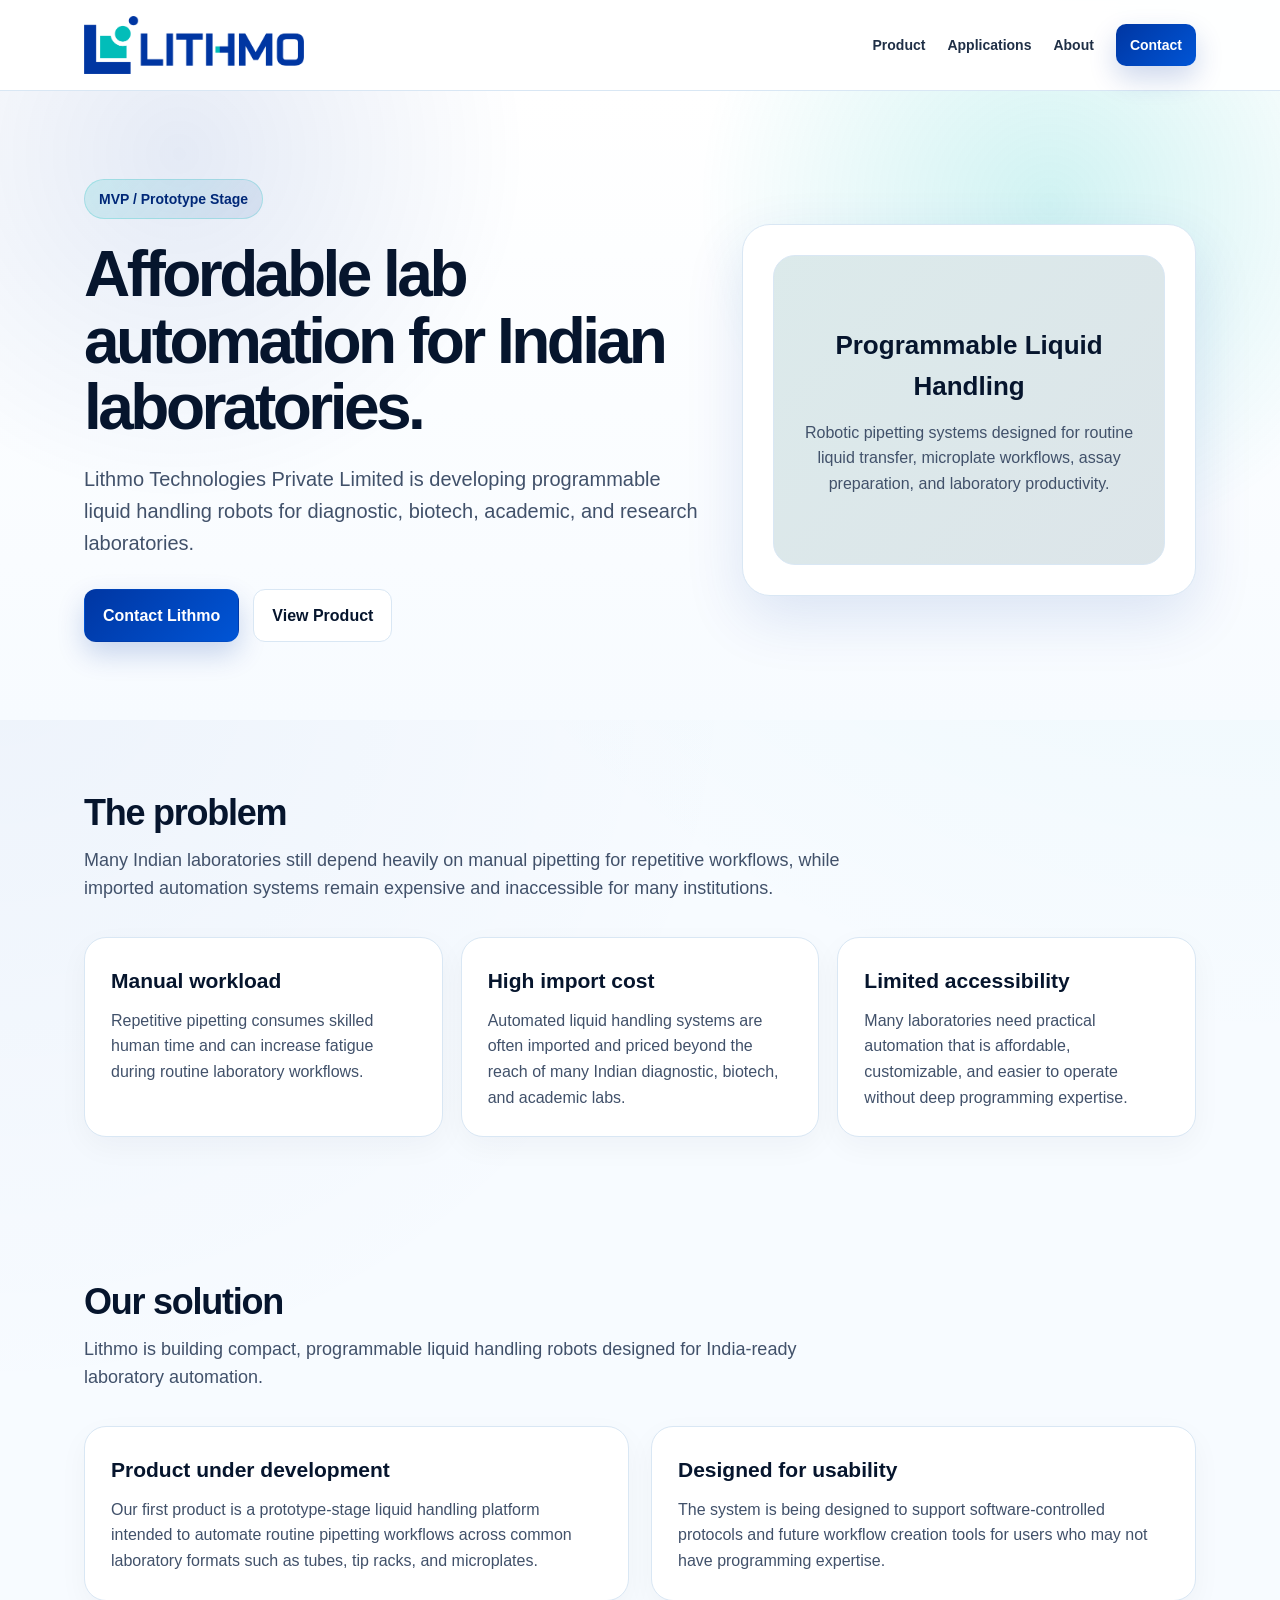
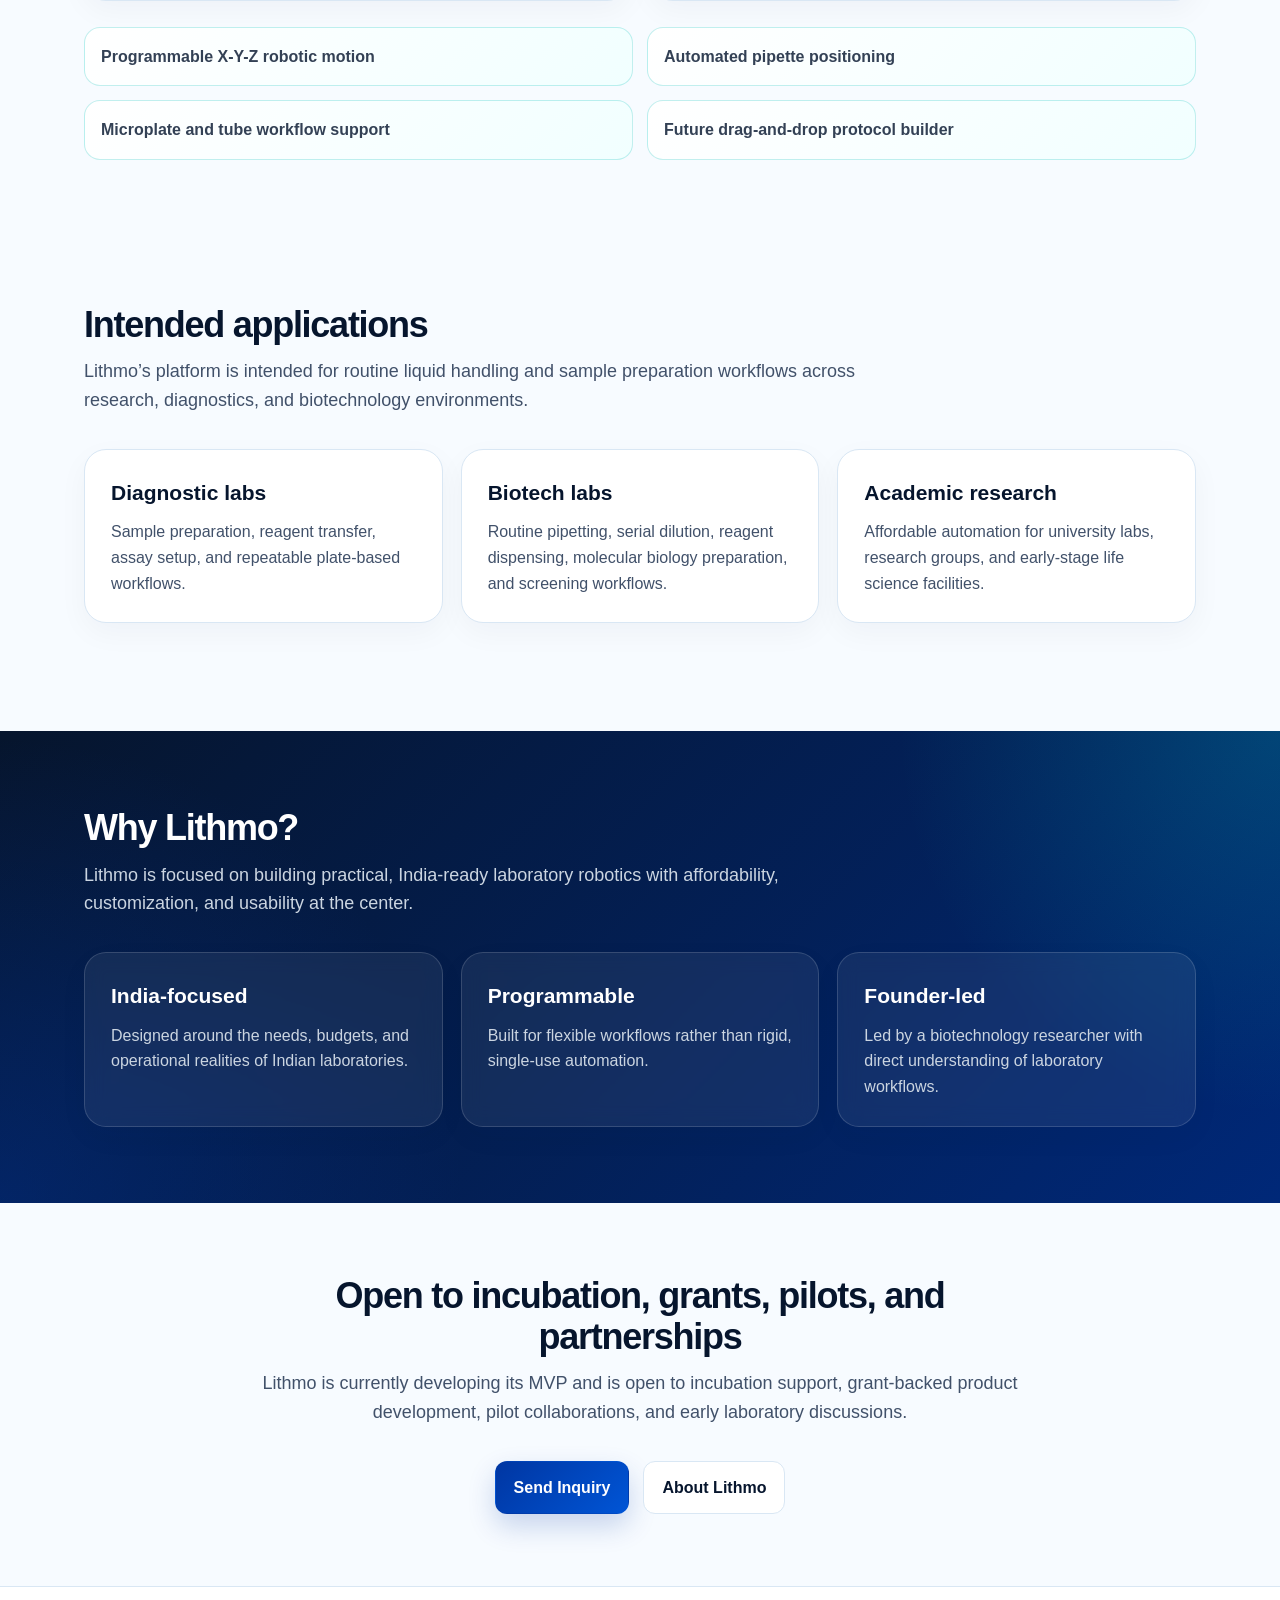
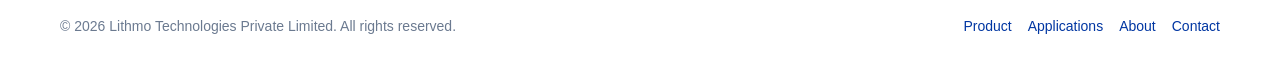
==== commit 469d4df4: "Use official Lithmo logo in navigation" ====
--- a/index.html
+++ b/index.html
@@ -14,10 +14,9 @@
 <body>
   <header>
     <nav class="nav">
-      <a class="brand" href="index.html">
-        <div class="logo-mark">L</div>
-        <div>Lithmo Technologies</div>
-      </a>
+      <a class="brand" href="index.html" aria-label="Lithmo Technologies home">
+  <img src="Lithmo-Logo-Final-File-01.png" alt="Lithmo Technologies" class="brand-logo" />
+</a>
 
       <div class="nav-links">
         <a href="product.html">Product</a>
--- a/style.css
+++ b/style.css
@@ -494,3 +494,235 @@
     padding-right: 20px;
   }
 }
+/* Final Lithmo brand system using official logo colors */
+
+:root {
+  --bg: #f7fbff;
+  --surface: #ffffff;
+  --surface-soft: #eefcff;
+
+  --text: #06152d;
+  --muted: #41516a;
+  --muted-light: #6b7a90;
+
+  --primary: #0036a2;
+  --primary-dark: #002878;
+  --primary-soft: rgba(0, 54, 162, 0.09);
+
+  --accent: #02bdb9;
+  --accent-dark: #009b98;
+  --accent-soft: rgba(2, 189, 185, 0.14);
+
+  --border: #d9e7f4;
+  --dark: #06152d;
+
+  --shadow: 0 22px 60px rgba(0, 54, 162, 0.12);
+}
+
+body {
+  background:
+    radial-gradient(circle at top right, rgba(2, 189, 185, 0.07), transparent 30%),
+    radial-gradient(circle at left 20%, rgba(0, 54, 162, 0.04), transparent 26%),
+    var(--bg);
+}
+
+header {
+  background: rgba(255, 255, 255, 0.96);
+  border-bottom: 1px solid var(--border);
+}
+
+.brand {
+  display: flex;
+  align-items: center;
+  min-width: 240px;
+}
+
+.brand-logo {
+  width: 220px;
+  max-width: 100%;
+  height: auto;
+  display: block;
+}
+
+.logo-mark {
+  background: linear-gradient(135deg, var(--primary), var(--accent));
+}
+
+.nav-links a {
+  color: #1f2f46;
+}
+
+.nav-links a:hover {
+  color: var(--primary);
+}
+
+.nav-cta,
+.button.primary {
+  background: linear-gradient(135deg, var(--primary), #0055d6);
+  color: white !important;
+  box-shadow: 0 12px 28px rgba(0, 54, 162, 0.20);
+}
+
+.nav-cta:hover,
+.button.primary:hover {
+  background: linear-gradient(135deg, var(--primary-dark), var(--primary));
+  color: white !important;
+}
+
+.button.secondary {
+  border-color: var(--border);
+}
+
+.button.secondary:hover {
+  border-color: var(--accent);
+  color: var(--primary);
+}
+
+.badge {
+  background: linear-gradient(135deg, var(--accent-soft), var(--primary-soft));
+  color: var(--primary-dark);
+  border: 1px solid rgba(2, 189, 185, 0.22);
+}
+
+.hero,
+.page-hero {
+  background:
+    radial-gradient(circle at 82% 18%, rgba(2, 189, 185, 0.18), transparent 30%),
+    radial-gradient(circle at 14% 10%, rgba(0, 54, 162, 0.10), transparent 28%),
+    linear-gradient(180deg, #ffffff, #f7fbff);
+}
+
+h1,
+h2,
+h3 {
+  color: var(--dark);
+}
+
+.card {
+  border-color: var(--border);
+}
+
+.card:hover {
+  transform: translateY(-2px);
+  transition: transform 0.2s ease, box-shadow 0.2s ease;
+  box-shadow: 0 16px 42px rgba(0, 54, 162, 0.08);
+}
+
+.feature-pill {
+  border-color: rgba(2, 189, 185, 0.24);
+  background: linear-gradient(135deg, #ffffff, #f1ffff);
+}
+
+.visual-card {
+  box-shadow: var(--shadow);
+}
+
+.logo-showcase-card {
+  overflow: hidden;
+  position: relative;
+}
+
+.logo-showcase-card::before {
+  content: "";
+  position: absolute;
+  width: 280px;
+  height: 280px;
+  right: -85px;
+  top: -85px;
+  background: radial-gradient(circle, rgba(2, 189, 185, 0.22), transparent 65%);
+}
+
+.logo-showcase-card::after {
+  content: "";
+  position: absolute;
+  width: 240px;
+  height: 240px;
+  left: -75px;
+  bottom: -75px;
+  background: radial-gradient(circle, rgba(0, 54, 162, 0.16), transparent 65%);
+}
+
+.emblem-showcase {
+  min-height: 330px;
+  border-radius: 24px;
+  background:
+    linear-gradient(135deg, rgba(2, 189, 185, 0.10), rgba(0, 54, 162, 0.10)),
+    #f8fcff;
+  border: 1px solid var(--border);
+  display: grid;
+  place-items: center;
+  text-align: center;
+  padding: 34px;
+  position: relative;
+  z-index: 1;
+}
+
+.hero-emblem {
+  width: min(250px, 72%);
+  height: auto;
+  margin-bottom: 20px;
+  filter: drop-shadow(0 18px 26px rgba(0, 54, 162, 0.16));
+}
+
+.emblem-showcase h3 {
+  font-size: 25px;
+  margin: 0 0 10px;
+}
+
+.emblem-showcase p {
+  margin: 0;
+  color: var(--muted);
+  font-size: 16px;
+  max-width: 380px;
+}
+
+.dark-band {
+  background:
+    radial-gradient(circle at top right, rgba(2, 189, 185, 0.22), transparent 28%),
+    radial-gradient(circle at bottom left, rgba(0, 54, 162, 0.38), transparent 34%),
+    linear-gradient(135deg, #06152d, #002878);
+}
+
+.dark-band .card {
+  background: rgba(255, 255, 255, 0.065);
+  border-color: rgba(255, 255, 255, 0.15);
+  backdrop-filter: blur(10px);
+}
+
+.contact-card {
+  background:
+    radial-gradient(circle at top right, rgba(2, 189, 185, 0.24), transparent 34%),
+    linear-gradient(135deg, #06152d, #002878);
+}
+
+.contact-emblem {
+  width: 88px;
+  height: auto;
+  margin-bottom: 18px;
+  filter: drop-shadow(0 14px 22px rgba(0, 0, 0, 0.18));
+}
+
+.footer-brand {
+  display: flex;
+  align-items: center;
+  gap: 10px;
+}
+
+.footer-emblem {
+  width: 30px;
+  height: auto;
+}
+
+@media (max-width: 900px) {
+  .brand {
+    min-width: auto;
+  }
+
+  .brand-logo {
+    width: 180px;
+  }
+
+  .hero-emblem {
+    width: min(220px, 72%);
+  }
+}
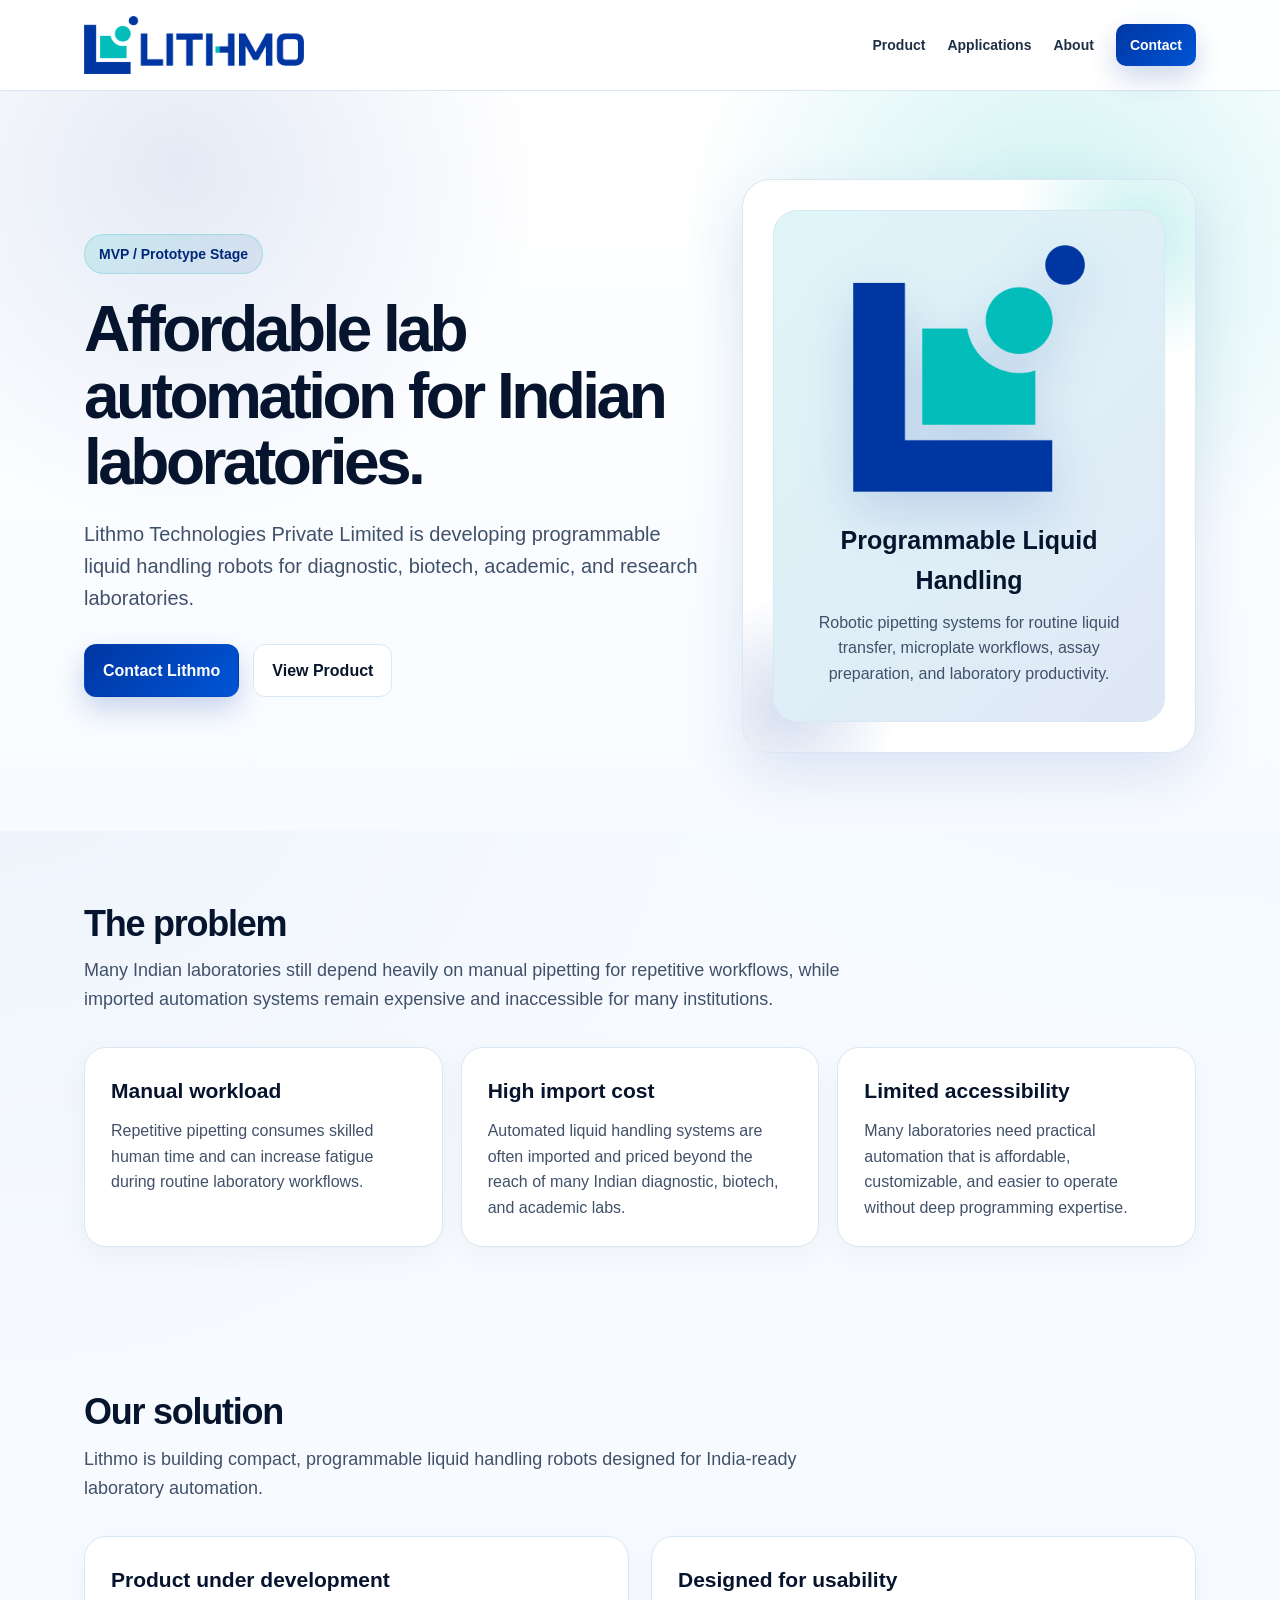
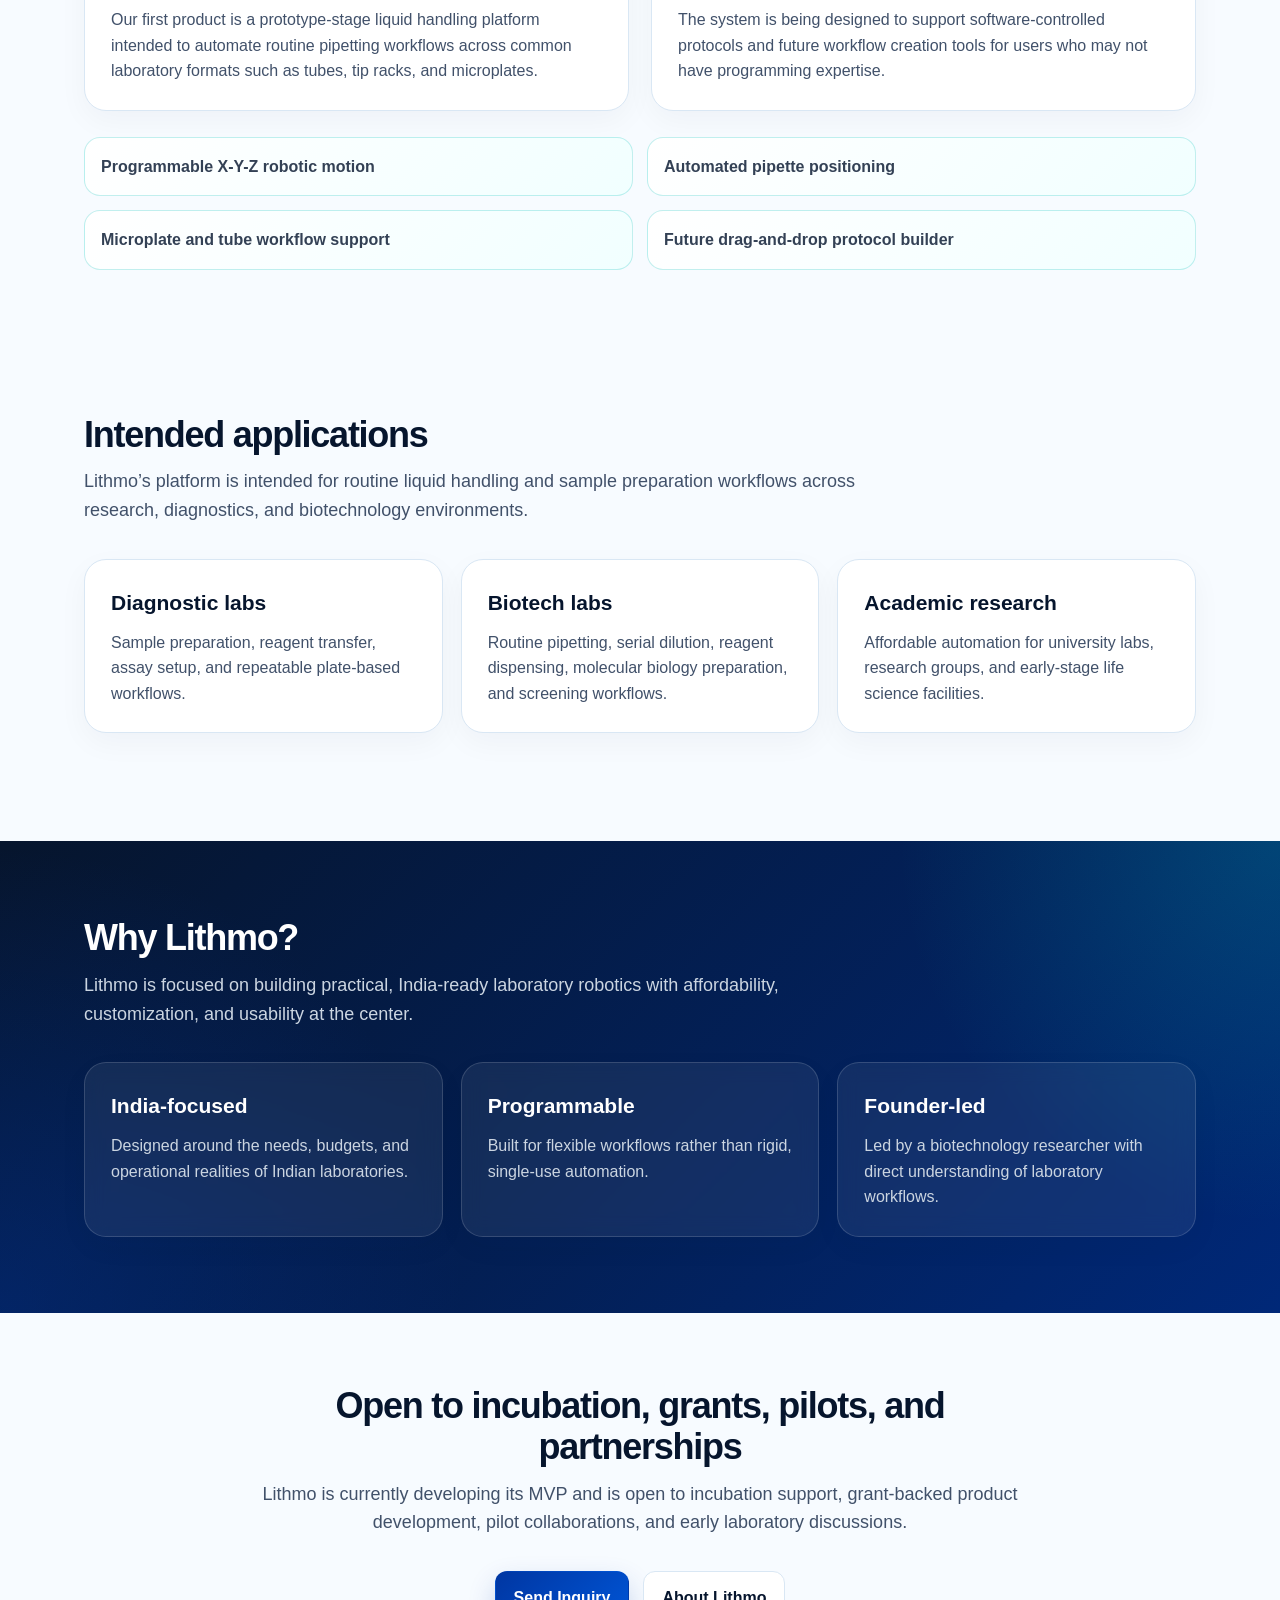
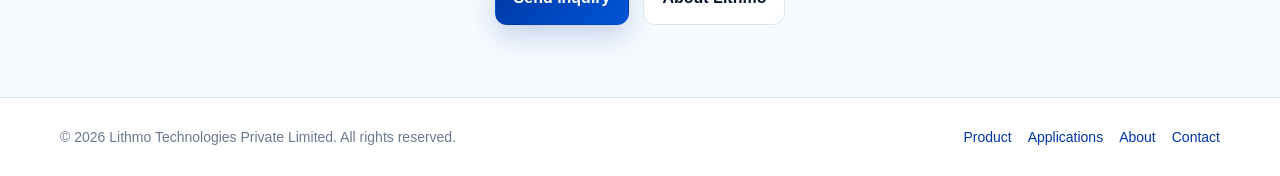
==== commit 0dfab400: "Add official Lithmo emblem to home hero" ====
--- a/index.html
+++ b/index.html
@@ -45,16 +45,19 @@
           </div>
         </div>
 
-        <div class="visual-card">
-          <div class="visual-inner">
-            <div>
-              <h3>Programmable Liquid Handling</h3>
-              <p>
-                Robotic pipetting systems designed for routine liquid transfer, microplate workflows, assay preparation, and laboratory productivity.
-              </p>
-            </div>
-          </div>
-        </div>
+        <div class="visual-card logo-showcase-card">
+  <div class="emblem-showcase">
+    <div>
+      <img src="Lithmo-Logo-Icon-Final-File-01.png" alt="Lithmo emblem" class="hero-emblem" />
+
+      <h3>Programmable Liquid Handling</h3>
+
+      <p>
+        Robotic pipetting systems for routine liquid transfer, microplate workflows, assay preparation, and laboratory productivity.
+      </p>
+    </div>
+  </div>
+</div>
       </div>
     </div>
 
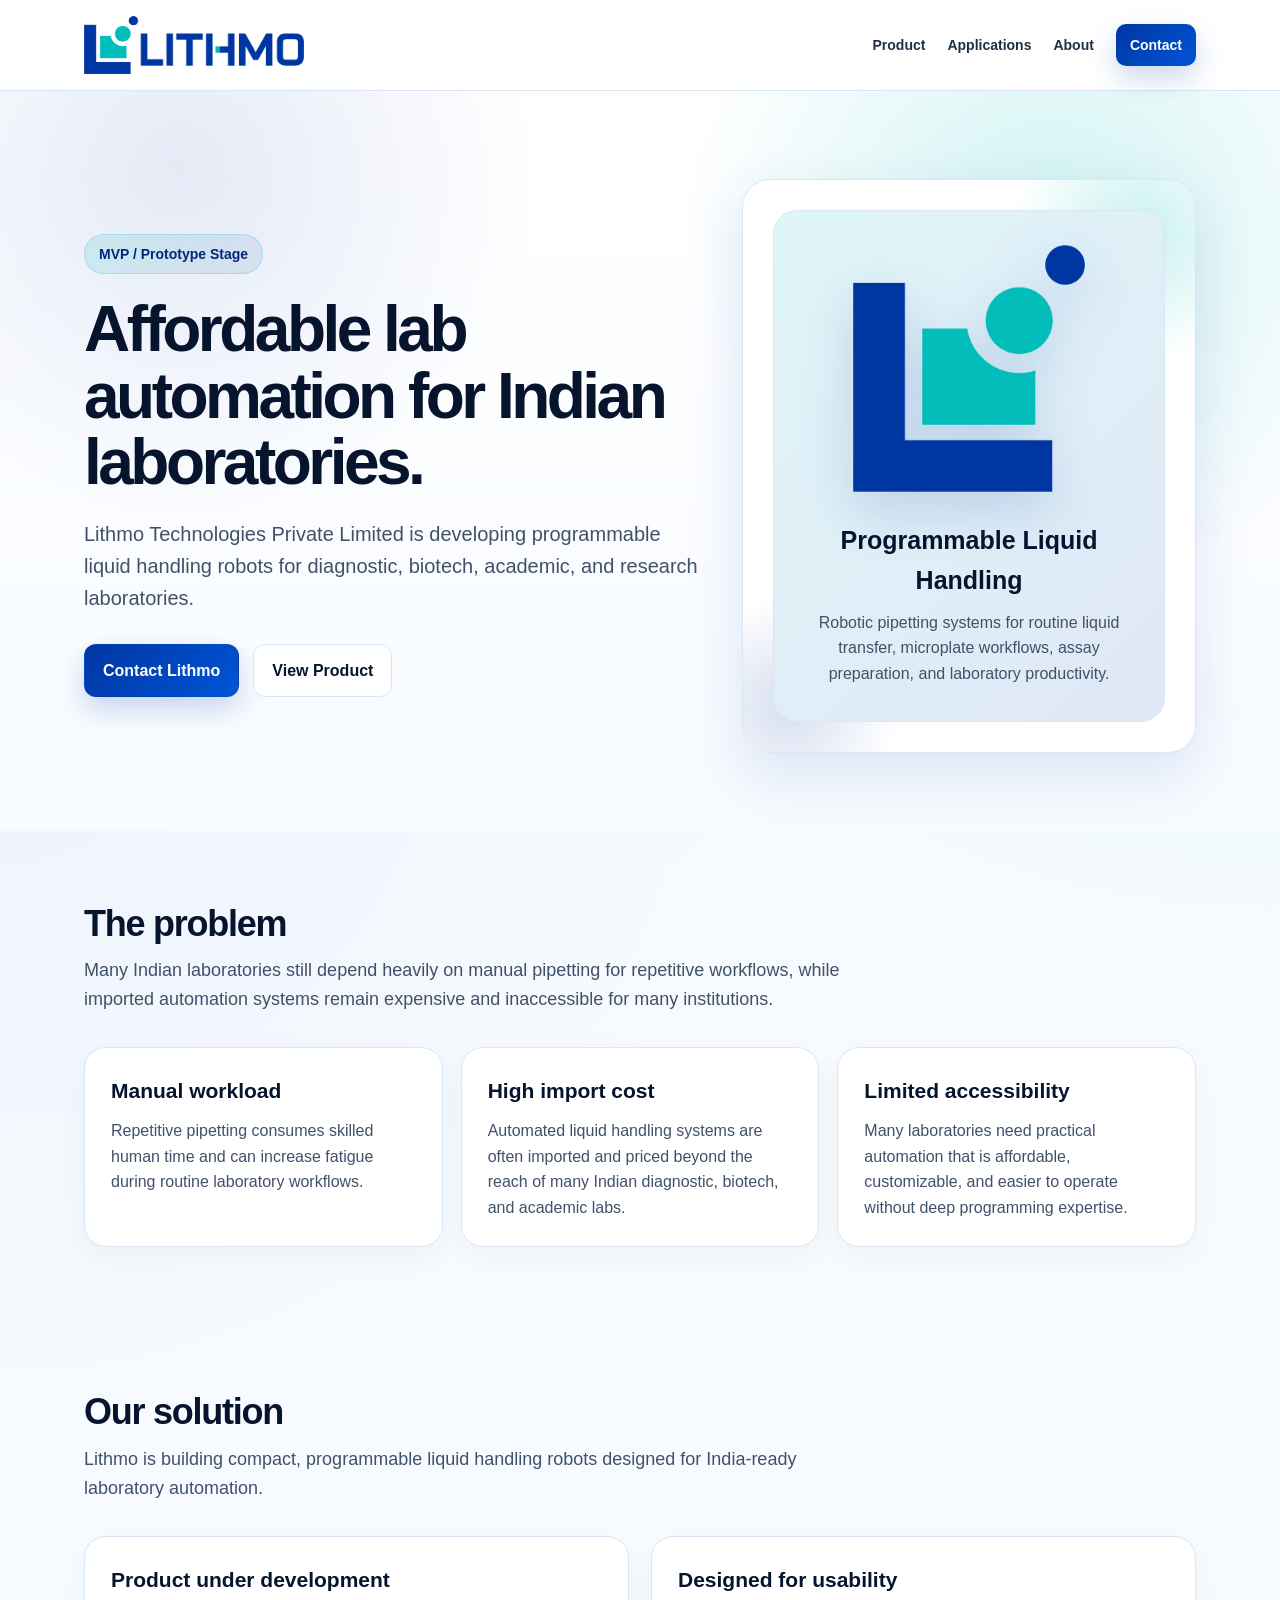
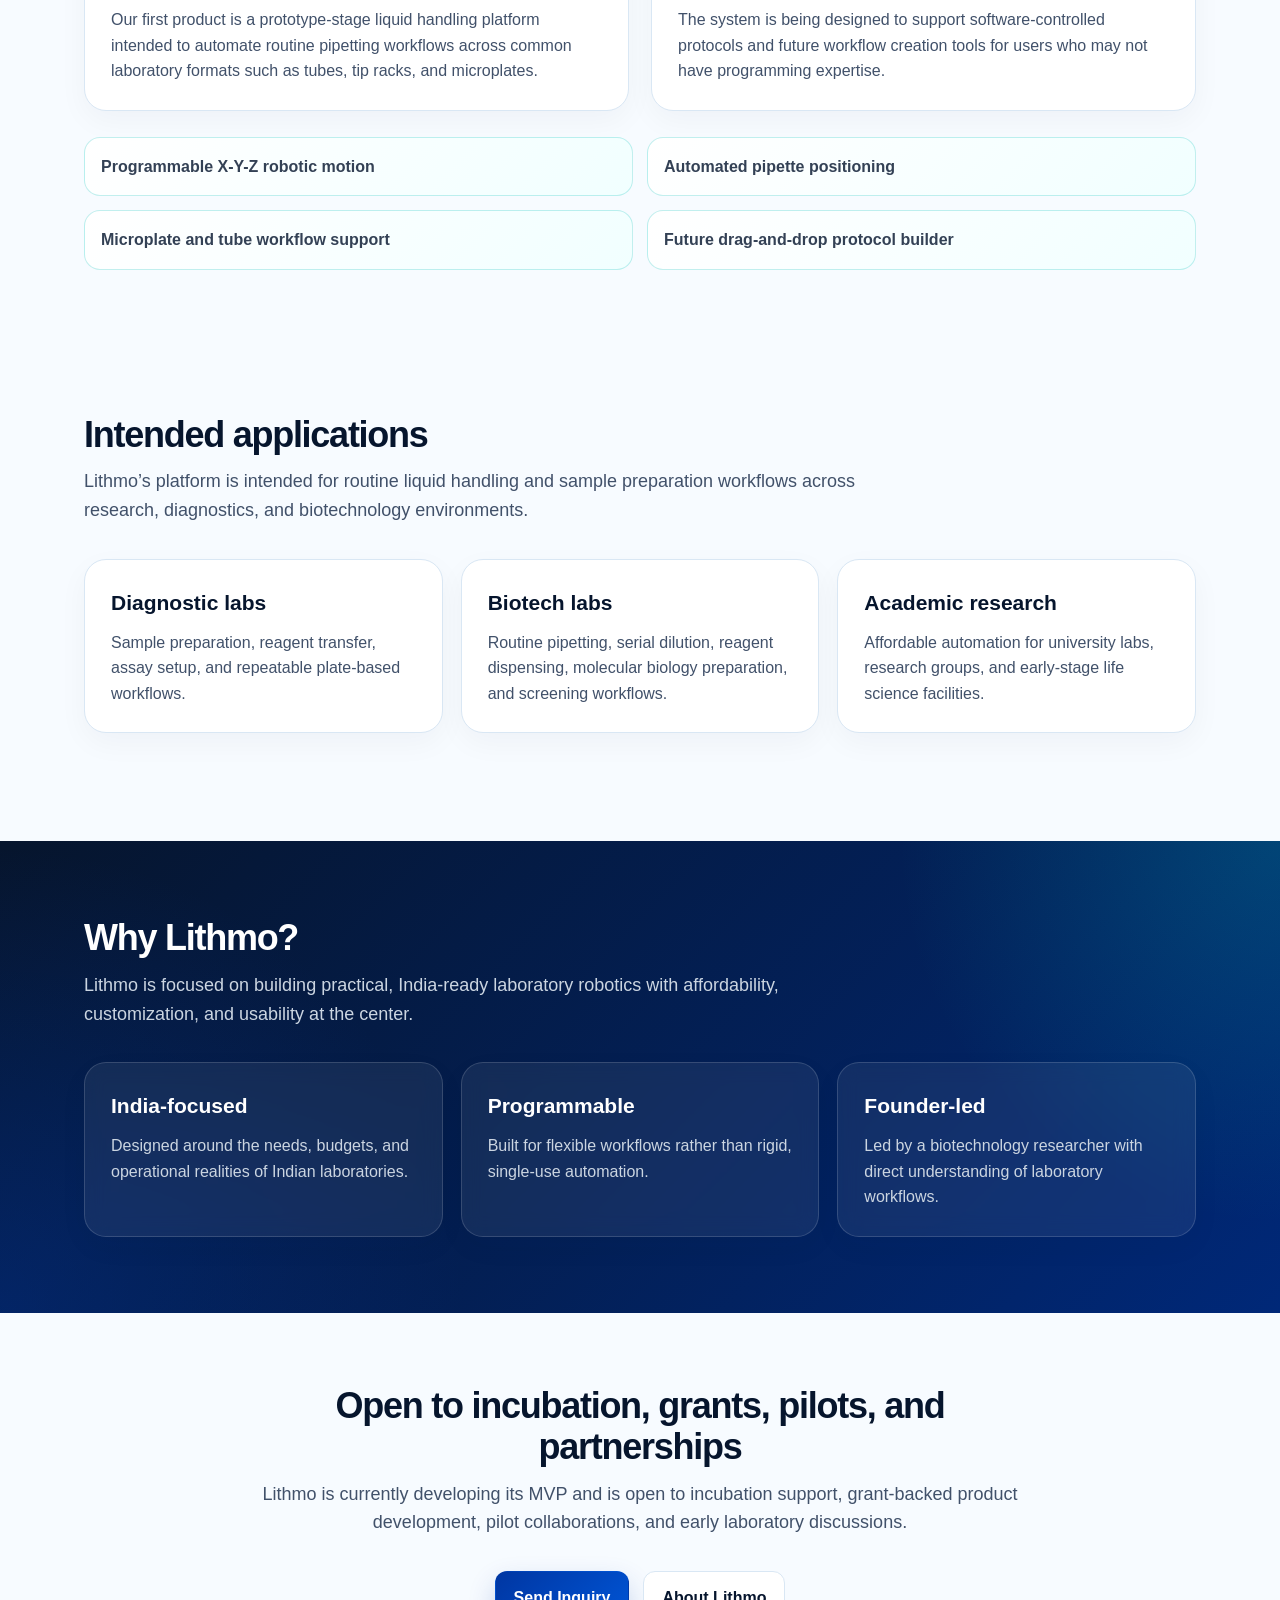
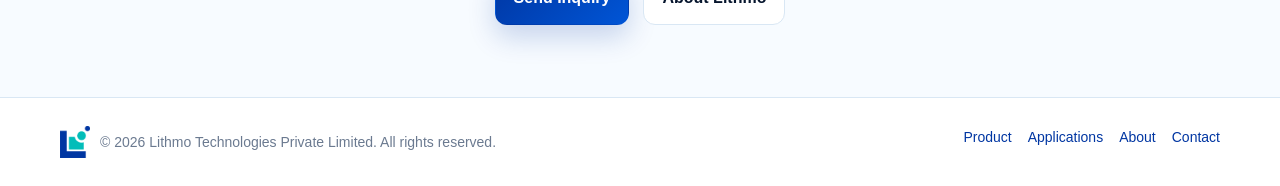
==== commit 67eb7ad0: "Added footer to index" ====
--- a/index.html
+++ b/index.html
@@ -208,7 +208,10 @@
 
   <footer class="footer">
     <div class="footer-inner">
-      <div>© 2026 Lithmo Technologies Private Limited. All rights reserved.</div>
+      <div class="footer-brand">
+  <img src="Lithmo-Logo-Icon-Final-File-01.png" alt="Lithmo emblem" class="footer-emblem" />
+  <span>© 2026 Lithmo Technologies Private Limited. All rights reserved.</span>
+</div>
 
       <div class="footer-links">
         <a href="product.html">Product</a>
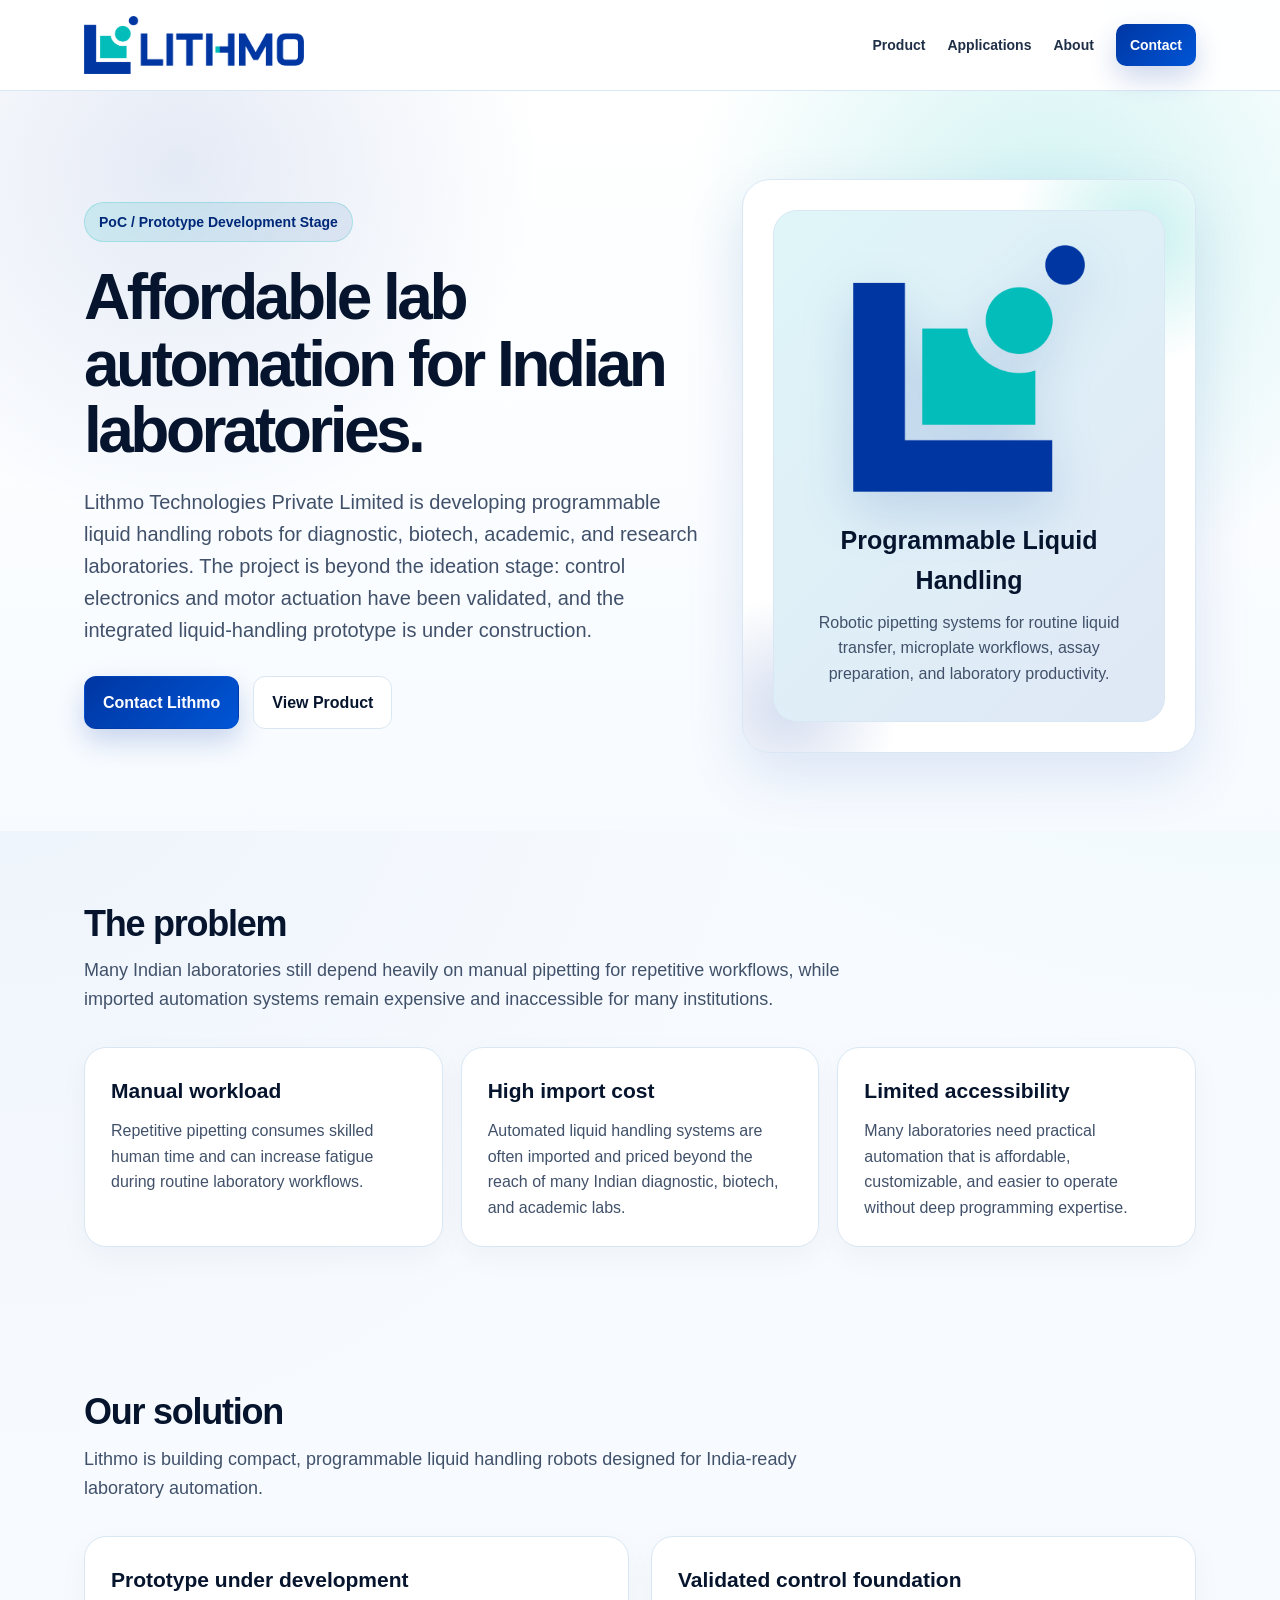
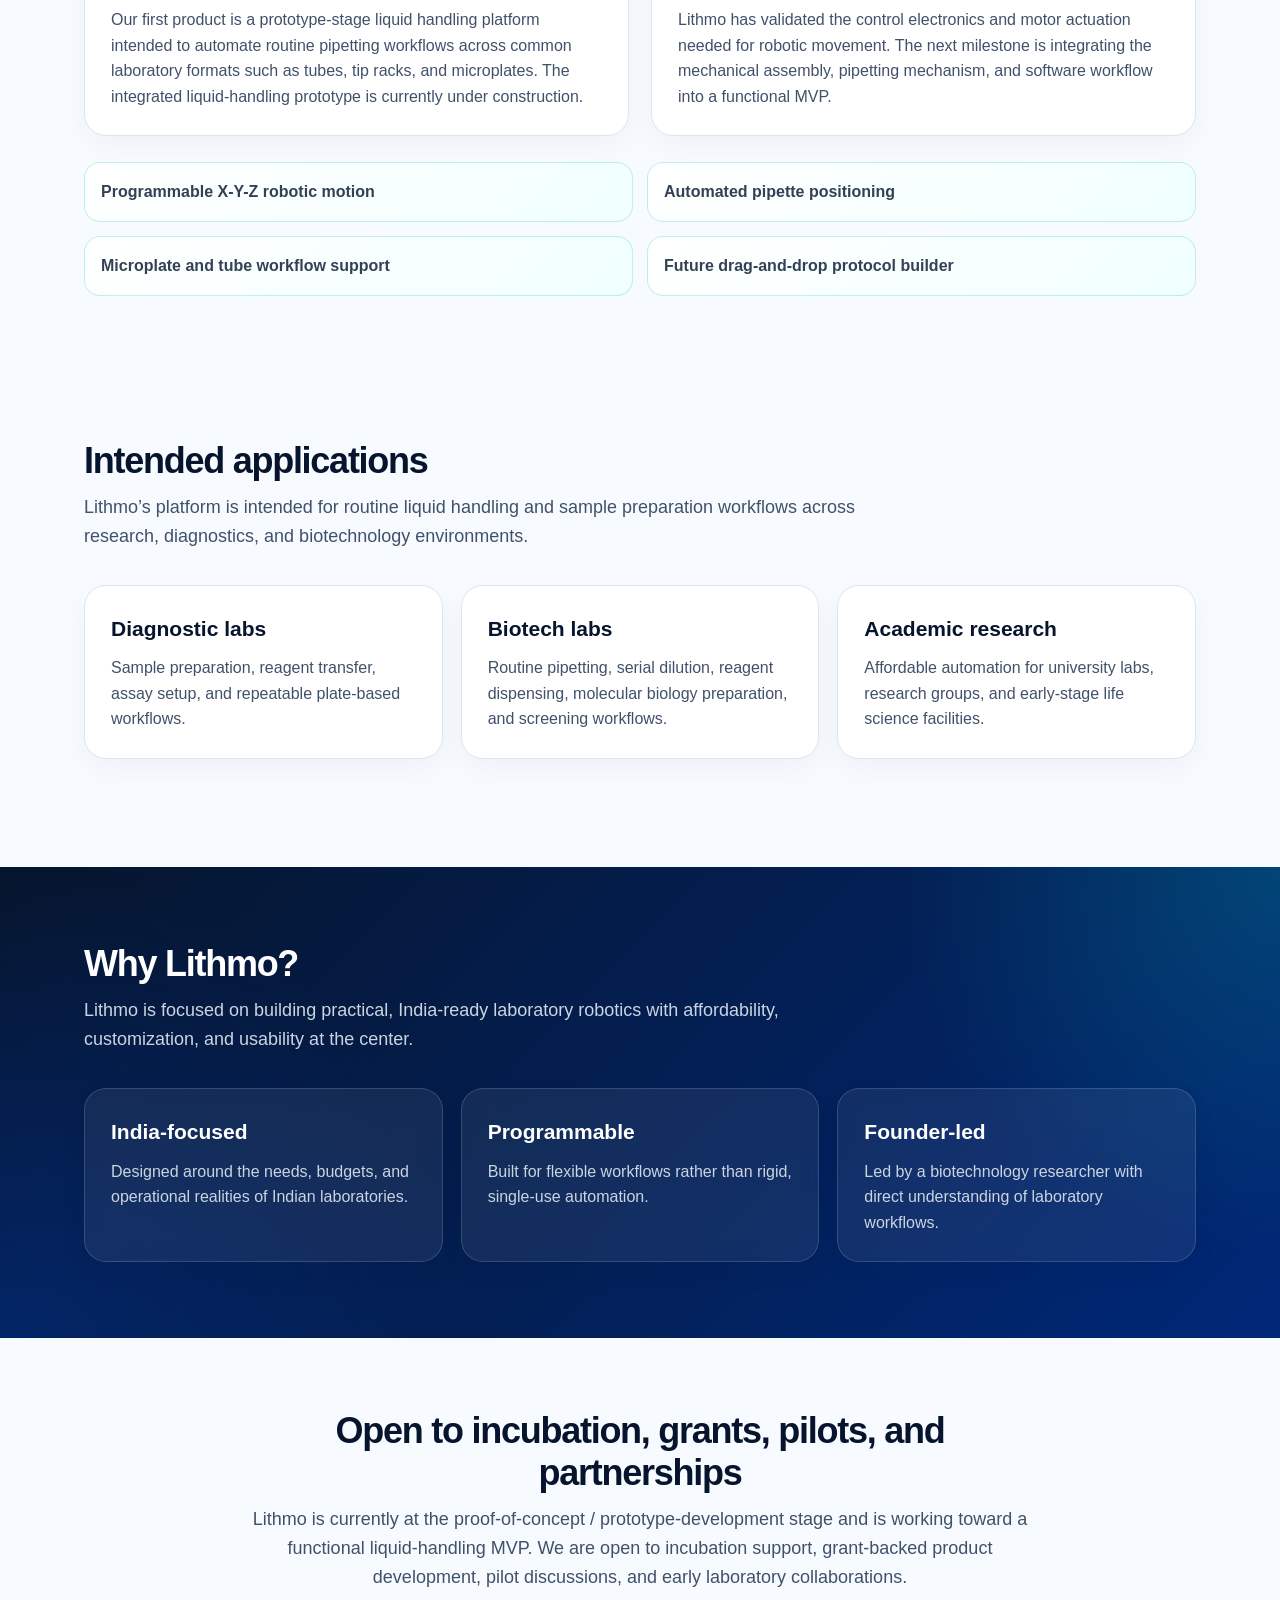
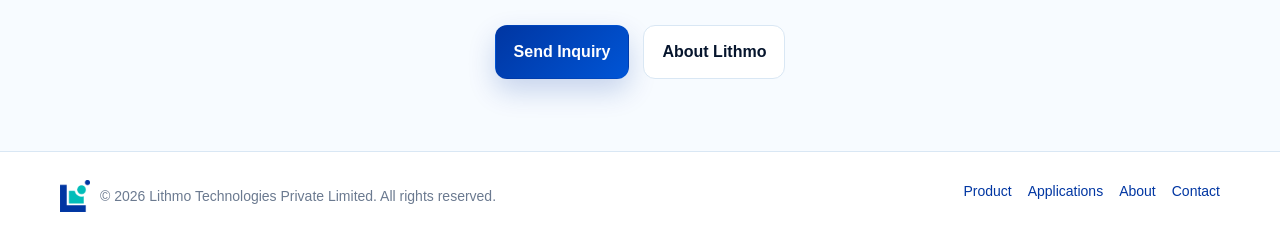
==== commit c1b4654f: "Updated index.html with correct product stage" ====
--- a/index.html
+++ b/index.html
@@ -6,17 +6,21 @@
 
   <title>Lithmo Technologies Private Limited | Lab Automation Robotics</title>
 
-  <meta name="description" content="Lithmo Technologies Private Limited is developing programmable liquid handling robots for Indian diagnostic, biotech, academic, and research laboratories." />
+  <meta
+    name="description"
+    content="Lithmo Technologies Private Limited is a proof-of-concept / prototype-stage lab automation startup developing programmable liquid handling robots for Indian diagnostic, biotech, academic, and research laboratories."
+  />
 
   <link rel="stylesheet" href="style.css" />
+  <link rel="icon" type="image/png" href="Lithmo-Logo-Icon-Final-File-01.png" />
 </head>
 
 <body>
   <header>
     <nav class="nav">
       <a class="brand" href="index.html" aria-label="Lithmo Technologies home">
-  <img src="Lithmo-Logo-Final-File-01.png" alt="Lithmo Technologies" class="brand-logo" />
-</a>
+        <img src="Lithmo-Logo-Final-File-01.png" alt="Lithmo Technologies" class="brand-logo" />
+      </a>
 
       <div class="nav-links">
         <a href="product.html">Product</a>
@@ -31,12 +35,12 @@
     <div class="hero">
       <div class="hero-inner">
         <div>
-          <div class="badge">MVP / Prototype Stage</div>
+          <div class="badge">PoC / Prototype Development Stage</div>
 
           <h1>Affordable lab automation for Indian laboratories.</h1>
 
           <p class="hero-text">
-            Lithmo Technologies Private Limited is developing programmable liquid handling robots for diagnostic, biotech, academic, and research laboratories.
+            Lithmo Technologies Private Limited is developing programmable liquid handling robots for diagnostic, biotech, academic, and research laboratories. The project is beyond the ideation stage: control electronics and motor actuation have been validated, and the integrated liquid-handling prototype is under construction.
           </p>
 
           <div class="buttons">
@@ -46,18 +50,18 @@
         </div>
 
         <div class="visual-card logo-showcase-card">
-  <div class="emblem-showcase">
-    <div>
-      <img src="Lithmo-Logo-Icon-Final-File-01.png" alt="Lithmo emblem" class="hero-emblem" />
-
-      <h3>Programmable Liquid Handling</h3>
-
-      <p>
-        Robotic pipetting systems for routine liquid transfer, microplate workflows, assay preparation, and laboratory productivity.
-      </p>
-    </div>
-  </div>
-</div>
+          <div class="emblem-showcase">
+            <div>
+              <img src="Lithmo-Logo-Icon-Final-File-01.png" alt="Lithmo emblem" class="hero-emblem" />
+
+              <h3>Programmable Liquid Handling</h3>
+
+              <p>
+                Robotic pipetting systems for routine liquid transfer, microplate workflows, assay preparation, and laboratory productivity.
+              </p>
+            </div>
+          </div>
+        </div>
       </div>
     </div>
 
@@ -103,16 +107,16 @@
 
       <div class="grid-2">
         <div class="card">
-          <h3>Product under development</h3>
-          <p>
-            Our first product is a prototype-stage liquid handling platform intended to automate routine pipetting workflows across common laboratory formats such as tubes, tip racks, and microplates.
-          </p>
-        </div>
-
-        <div class="card">
-          <h3>Designed for usability</h3>
-          <p>
-            The system is being designed to support software-controlled protocols and future workflow creation tools for users who may not have programming expertise.
+          <h3>Prototype under development</h3>
+          <p>
+            Our first product is a prototype-stage liquid handling platform intended to automate routine pipetting workflows across common laboratory formats such as tubes, tip racks, and microplates. The integrated liquid-handling prototype is currently under construction.
+          </p>
+        </div>
+
+        <div class="card">
+          <h3>Validated control foundation</h3>
+          <p>
+            Lithmo has validated the control electronics and motor actuation needed for robotic movement. The next milestone is integrating the mechanical assembly, pipetting mechanism, and software workflow into a functional MVP.
           </p>
         </div>
       </div>
@@ -195,7 +199,7 @@
       <div class="section-title center">
         <h2>Open to incubation, grants, pilots, and partnerships</h2>
         <p>
-          Lithmo is currently developing its MVP and is open to incubation support, grant-backed product development, pilot collaborations, and early laboratory discussions.
+          Lithmo is currently at the proof-of-concept / prototype-development stage and is working toward a functional liquid-handling MVP. We are open to incubation support, grant-backed product development, pilot discussions, and early laboratory collaborations.
         </p>
       </div>
 
@@ -209,9 +213,9 @@
   <footer class="footer">
     <div class="footer-inner">
       <div class="footer-brand">
-  <img src="Lithmo-Logo-Icon-Final-File-01.png" alt="Lithmo emblem" class="footer-emblem" />
-  <span>© 2026 Lithmo Technologies Private Limited. All rights reserved.</span>
-</div>
+        <img src="Lithmo-Logo-Icon-Final-File-01.png" alt="Lithmo emblem" class="footer-emblem" />
+        <span>© 2026 Lithmo Technologies Private Limited. All rights reserved.</span>
+      </div>
 
       <div class="footer-links">
         <a href="product.html">Product</a>
